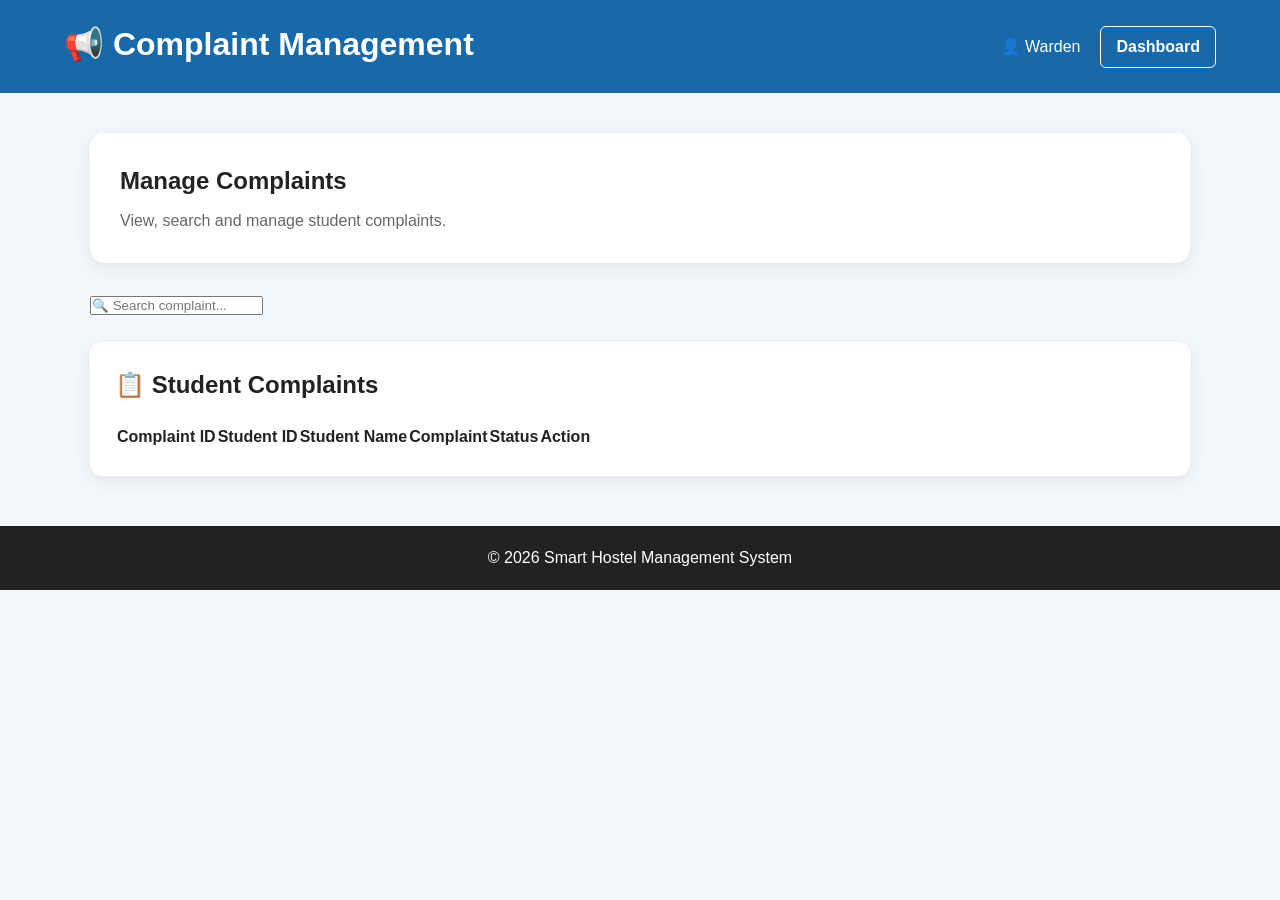
==== complaint-management.html @ abba1b2d "first commit" ====
<!DOCTYPE html>
<html lang="en">
<head>
    <meta charset="UTF-8">
    <meta name="viewport" content="width=device-width, initial-scale=1.0">

    <title>Complaint Management - Smart Hostel</title>

    <link rel="stylesheet" href="style.css">
</head>

<body>

    <!-- Header -->
    <header class="dashboard-header">

        <h1>📢 Complaint Management</h1>

        <div class="student-info">
            <span>👤 Warden</span>
            <a href="warden-dashboard.html">Dashboard</a>
        </div>

    </header>


    <!-- Main Content -->
    <main class="dashboard-container">

        <!-- Welcome Section -->
        <section class="welcome-section">

            <h2>Manage Complaints</h2>

            <p>
                View, search and manage student complaints.
            </p>

        </section>


        <!-- Search Section -->
        <section class="search-section">

            <input
                type="text"
                id="complaintSearch"
                placeholder="🔍 Search complaint..."
                onkeyup="searchComplaint()"
            >

        </section>


        <!-- Complaint Table -->
        <section class="student-table-section">

            <h2>📋 Student Complaints</h2>

            <div class="table-container">

                <table id="complaintTable">

                    <thead>

                        <tr>
                            <th>Complaint ID</th>
                            <th>Student ID</th>
                            <th>Student Name</th>
                            <th>Complaint</th>
                            <th>Status</th>
                            <th>Action</th>
                        </tr>

                    </thead>


                    <tbody id="complaintTableBody">

                        
                    </tbody>

                </table>

            </div>

        </section>

    </main>


    <!-- Footer -->
    <footer>

        <p>
            © 2026 Smart Hostel Management System
        </p>

    </footer>


    <script src="script.js"></script>

</body>
</html>
---- style.css ----
* {
    margin: 0;
    padding: 0;
    box-sizing: border-box;
}

body {
    font-family: Arial, sans-serif;
    background: #f4f7fb;
    color: #222;
}

header {
    background: #1769aa;
    color: white;
    text-align: center;
    padding: 30px 20px;
}

header h1 {
    margin-bottom: 10px;
}

.container {
    width: 90%;
    max-width: 1100px;
    margin: 40px auto;
}

.hero {
    background: white;
    text-align: center;
    padding: 50px 25px;
    border-radius: 15px;
    box-shadow: 0 5px 20px rgba(0, 0, 0, 0.08);
}

.hero h2 {
    font-size: 32px;
    margin-bottom: 15px;
}

.hero p {
    max-width: 700px;
    margin: auto;
    line-height: 1.6;
    color: #555;
}

button {
    margin-top: 25px;
    padding: 12px 25px;
    border: none;
    border-radius: 8px;
    background: #1769aa;
    color: white;
    font-size: 16px;
    cursor: pointer;
}

button:hover {
    background: #0d4f82;
}

.features {
    display: grid;
    grid-template-columns: repeat(4, 1fr);
    gap: 20px;
    margin-top: 30px;
}

.card {
    background: white;
    padding: 25px;
    border-radius: 12px;
    text-align: center;
    box-shadow: 0 5px 15px rgba(0, 0, 0, 0.07);
}

.card h3 {
    margin-bottom: 12px;
}

.card p {
    color: #666;
    line-height: 1.5;
}

footer {
    margin-top: 50px;
    background: #222;
    color: white;
    text-align: center;
    padding: 20px;
}

@media (max-width: 800px) {
    .features {
        grid-template-columns: repeat(2, 1fr);
    }
}

@media (max-width: 500px) {
    .features {
        grid-template-columns: 1fr;
    }
}

/* Login Page */

.login-container {
    min-height: 550px;
    display: flex;
    justify-content: center;
    align-items: center;
}

.login-box {
    width: 420px;
    background: white;
    padding: 40px;
    border-radius: 15px;
    box-shadow: 0 5px 25px rgba(0, 0, 0, 0.10);
}

.login-box h2 {
    text-align: center;
    font-size: 28px;
    margin-bottom: 10px;
}

.login-subtitle {
    text-align: center;
    color: #666;
    margin-bottom: 30px;
}

.login-box label {
    display: block;
    margin-bottom: 7px;
    font-weight: bold;
}

.login-box input,
.login-box select {
    width: 100%;
    padding: 12px;
    margin-bottom: 20px;
    border: 1px solid #ccc;
    border-radius: 7px;
    font-size: 15px;
}

.login-box button {
    width: 100%;
    margin-top: 5px;
}

.register-text {
    text-align: center;
    margin-top: 25px;
    color: #666;
}

.register-text a {
    color: #1769aa;
    text-decoration: none;
    font-weight: bold;
}


.start-button {
    display: inline-block;
    margin-top: 25px;
    padding: 12px 25px;
    border-radius: 8px;
    background: #1769aa;
    color: white;
    font-size: 16px;
    text-decoration: none;
}

.start-button:hover {
    background: #0d4f82;
}

/* =========================
   Student Dashboard
   ========================= */

.dashboard-header {
    background: #1769aa;
    color: white;
    padding: 20px 5%;
    display: flex;
    justify-content: space-between;
    align-items: center;
}

.dashboard-header h1 {
    margin-bottom: 5px;
}

.dashboard-header p {
    margin: 0;
}

.student-info {
    display: flex;
    align-items: center;
    gap: 20px;
}

.student-info a {
    color: white;
    text-decoration: none;
    font-weight: bold;
    padding: 8px 15px;
    border: 1px solid white;
    border-radius: 6px;
}

.student-info a:hover {
    background: white;
    color: #1769aa;
}


/* Main Dashboard */

.dashboard-container {
    width: 90%;
    max-width: 1100px;
    margin: 40px auto;
}

.welcome-section {
    background: white;
    padding: 30px;
    border-radius: 15px;
    margin-bottom: 30px;
    box-shadow: 0 5px 20px rgba(0, 0, 0, 0.08);
}

.welcome-section h2 {
    margin-bottom: 10px;
}

.welcome-section p {
    color: #666;
}


/* Dashboard Cards */

.dashboard-cards {
    display: grid;
    grid-template-columns: repeat(3, 1fr);
    gap: 25px;
}

.dashboard-card {
    background: white;
    padding: 30px;
    border-radius: 15px;
    text-align: center;
    box-shadow: 0 5px 20px rgba(0, 0, 0, 0.08);
    transition: transform 0.2s, box-shadow 0.2s;
}

.dashboard-card:hover {
    transform: translateY(-5px);
    box-shadow: 0 8px 25px rgba(0, 0, 0, 0.12);
}

.card-icon {
    font-size: 45px;
    margin-bottom: 15px;
}

.dashboard-card h3 {
    margin-bottom: 10px;
}

.dashboard-card p {
    color: #666;
    min-height: 45px;
    line-height: 1.5;
}

.dashboard-card button {
    width: 100%;
    margin-top: 15px;
}


/* Mobile Responsive */

@media (max-width: 800px) {

    .dashboard-header {
        flex-direction: column;
        text-align: center;
        gap: 15px;
    }

    .dashboard-cards {
        grid-template-columns: repeat(2, 1fr);
    }
}

@media (max-width: 500px) {

    .dashboard-cards {
        grid-template-columns: 1fr;
    }

    .dashboard-container {
        width: 92%;
    }
}

/* =========================
   Mobile Responsive Design
   ========================= */

@media (max-width: 768px) {

    /* Header */
    .dashboard-header {
        padding: 15px 20px;
        flex-direction: column;
        gap: 12px;
        text-align: center;
    }

    .dashboard-header h1 {
        font-size: 26px;
    }

    .student-info {
        width: 100%;
        justify-content: center;
    }

    /* Main Container */
    .dashboard-container {
        width: 90%;
        margin: 25px auto;
    }

    /* Welcome Section */
    .welcome-section {
        padding: 25px 20px;
        text-align: center;
    }

    .welcome-section h2 {
        font-size: 24px;
    }

    .welcome-section p {
        font-size: 15px;
    }

    /* Dashboard Cards */
    .dashboard-cards {
        grid-template-columns: 1fr;
        gap: 18px;
    }

    .dashboard-card {
        padding: 25px 15px;
    }

    .dashboard-card h3 {
        font-size: 20px;
    }

    .dashboard-card p {
        font-size: 17px;
    }

    .card-icon {
        font-size: 42px;
    }

    /* Footer */
    footer {
        font-size: 14px;
        padding: 15px;
    }
}


/* Small Mobile Phones */

@media (max-width: 480px) {

    .dashboard-header h1 {
        font-size: 22px;
    }

    .student-info {
        font-size: 14px;
    }

    .student-info a {
        padding: 8px 14px;
    }

    .dashboard-container {
        width: 92%;
    }

    .welcome-section h2 {
        font-size: 21px;
    }

    .dashboard-card {
        min-height: 150px;
    }

    .dashboard-card h3 {
        font-size: 18px;
    }

    .card-icon {
        font-size: 38px;
    }
}

/* ==============================
   Student Management Page
   ============================== */

.management-actions {
    margin: 25px 0;
}

.management-actions button {
    background-color: #1976b8;
    color: white;
    border: none;
    padding: 14px 22px;
    border-radius: 8px;
    font-size: 17px;
    cursor: pointer;
}

.management-actions button:hover {
    background-color: #145f91;
}


/* Search Box */

.search-section {
    margin-bottom: 25px;
}

#studentSearch {
    width: 100%;
    max-width: 500px;
    padding: 14px;
    border: 1px solid #ccc;
    border-radius: 8px;
    font-size: 16px;
    box-sizing: border-box;
}


/* Student Form */

.student-form {
    display: none;
    background: white;
    padding: 25px;
    margin-bottom: 30px;
    border-radius: 12px;
    box-shadow: 0 5px 20px rgba(0, 0, 0, 0.08);
}

.student-form h2 {
    margin-bottom: 20px;
}

.student-form form {
    display: grid;
    grid-template-columns: repeat(2, 1fr);
    gap: 15px;
}

.student-form input {
    padding: 13px;
    border: 1px solid #ccc;
    border-radius: 7px;
    font-size: 15px;
    box-sizing: border-box;
}

.student-form button {
    padding: 13px;
    border: none;
    border-radius: 7px;
    background-color: #1976b8;
    color: white;
    font-size: 16px;
    cursor: pointer;
}

.student-form button[type="button"] {
    background-color: #777;
}

.student-form button:hover {
    opacity: 0.9;
}


/* Student Table */

.student-table-section {
    background: white;
    padding: 25px;
    margin-bottom: 30px;
    border-radius: 12px;
    box-shadow: 0 5px 20px rgba(0, 0, 0, 0.08);
}

.student-table-section h2 {
    margin-bottom: 20px;
}

.table-container {
    width: 100%;
    overflow-x: auto;
}

#studentTable {
    width: 100%;
    border-collapse: collapse;
    min-width: 700px;
}

#studentTable th {
    background-color: #1976b8;
    color: white;
    padding: 14px;
    text-align: left;
}

#studentTable td {
    padding: 14px;
    border-bottom: 1px solid #ddd;
}

#studentTable tr:hover {
    background-color: #f5f9fc;
}

#studentTable button {
    color: white;
    border: none;
    padding: 9px 14px;
    border-radius: 6px;
    cursor: pointer;
    margin: 2px;
}

/* Edit Button */
#studentTable button:first-child {
    background-color: #1976b8;
}

#studentTable button:first-child:hover {
    background-color: #145f91;
}

/* Delete Button */
#studentTable button:last-child {
    background-color: #dc3545;
}

#studentTable button:last-child:hover {
    background-color: #b02a37;
}

/* Keep Action Buttons Together */
#studentTable td:last-child {
    white-space: nowrap;
}


/* ==============================
   Mobile Responsive
   ============================== */

@media (max-width: 768px) {

    .student-form form {
        grid-template-columns: 1fr;
    }

    .student-table-section {
        padding: 18px;
    }

    .student-form {
        padding: 18px;
    }

    #studentSearch {
        max-width: 100%;
    }

    .management-actions button {
        width: 100%;
    }
}

/* Management Card Links */

.management-link {
    text-decoration: none;
    color: inherit;
    display: block;
}

.management-link:hover {
    transform: translateY(-5px);
    transition: 0.3s;
}
/* ==============================
   My Room Page
   ============================== */

.room-details-card {
    background: white;
    padding: 30px;
    margin: 25px 0;
    border-radius: 12px;
    box-shadow: 0 5px 20px rgba(0, 0, 0, 0.08);
}

.room-details-card h2 {
    margin-bottom: 25px;
    font-size: 26px;
}

.room-info-grid {
    display: grid;
    grid-template-columns: repeat(3, 1fr);
    gap: 20px;
}

.room-info-item {
    background-color: #f5f9fc;
    padding: 20px;
    border-radius: 10px;
    border-left: 4px solid #1976b8;
}

.room-info-item span {
    display: block;
    color: #666;
    font-size: 15px;
    margin-bottom: 8px;
}

.room-info-item strong {
    display: block;
    font-size: 18px;
    color: #222;
}

.room-available {
    color: green !important;
}


/* Mobile Responsive */

@media (max-width: 768px) {

    .room-details-card {
        padding: 20px;
    }

    .room-details-card h2 {
        font-size: 22px;
    }

    .room-info-grid {
        grid-template-columns: 1fr;
        gap: 15px;
    }

    .room-info-item {
        padding: 17px;
    }

}
/* ==============================
   Leave Request Page
   ============================== */

.leave-form-card,
.leave-status-card {
    background: white;
    padding: 30px;
    margin: 25px 0;
    border-radius: 12px;
    box-shadow: 0 5px 20px rgba(0, 0, 0, 0.08);
}

.leave-form-card h2,
.leave-status-card h2 {
    margin-bottom: 25px;
    font-size: 26px;
}

#leaveRequestForm {
    display: grid;
    grid-template-columns: repeat(2, 1fr);
    gap: 20px;
}

.form-group {
    display: flex;
    flex-direction: column;
}

.form-group label {
    font-weight: bold;
    margin-bottom: 8px;
    color: #333;
}

.form-group input,
.form-group textarea {
    padding: 13px;
    border: 1px solid #ccc;
    border-radius: 8px;
    font-size: 16px;
    box-sizing: border-box;
    font-family: Arial, sans-serif;
}

.form-group input:focus,
.form-group textarea:focus {
    outline: none;
    border-color: #1976b8;
}

.full-width {
    grid-column: 1 / -1;
}

.leave-submit-btn {
    grid-column: 1 / -1;
    padding: 14px 20px;
    background-color: #1976b8;
    color: white;
    border: none;
    border-radius: 8px;
    font-size: 17px;
    cursor: pointer;
}

.leave-submit-btn:hover {
    background-color: #145f91;
}

#leaveMessage {
    margin-top: 15px;
    font-weight: bold;
}


/* Leave Table */

#myLeaveTable {
    width: 100%;
    border-collapse: collapse;
    min-width: 600px;
}

#myLeaveTable th {
    background-color: #1976b8;
    color: white;
    padding: 14px;
    text-align: left;
}

#myLeaveTable td {
    padding: 14px;
    border-bottom: 1px solid #ddd;
}

.my-leave-status {
    color: #d99a00;
    font-weight: bold;
}


/* Mobile Responsive */

@media (max-width: 768px) {

    .leave-form-card,
    .leave-status-card {
        padding: 20px;
    }

    #leaveRequestForm {
        grid-template-columns: 1fr;
    }

    .full-width,
    .leave-submit-btn {
        grid-column: auto;
    }

    .leave-form-card h2,
    .leave-status-card h2 {
        font-size: 22px;
    }

}
/* ==============================
   Student Complaint Page
   ============================== */

.complaint-form-card,
.complaint-history-card {
    background: white;
    padding: 30px;
    margin: 25px 0;
    border-radius: 12px;
    box-shadow: 0 5px 20px rgba(0, 0, 0, 0.08);
}

.complaint-form-card h2,
.complaint-history-card h2 {
    margin-bottom: 25px;
    font-size: 26px;
}

#complaintForm {
    display: grid;
    grid-template-columns: 1fr;
    gap: 20px;
}

.form-group {
    display: flex;
    flex-direction: column;
}

.form-group label {
    font-weight: bold;
    margin-bottom: 8px;
    color: #333;
}

.form-group input,
.form-group textarea {
    padding: 14px;
    border: 1px solid #ccc;
    border-radius: 8px;
    font-size: 16px;
    box-sizing: border-box;
    font-family: Arial, sans-serif;
}

.form-group input:focus,
.form-group textarea:focus {
    outline: none;
    border-color: #1976b8;
}

.complaint-submit-btn {
    padding: 14px 20px;
    background-color: #1976b8;
    color: white;
    border: none;
    border-radius: 8px;
    font-size: 17px;
    cursor: pointer;
}

.complaint-submit-btn:hover {
    background-color: #145f91;
}

#complaintMessage {
    margin-top: 15px;
    font-weight: bold;
}


/* Complaint History Table */

#myComplaintTable {
    width: 100%;
    border-collapse: collapse;
    min-width: 650px;
}

#myComplaintTable th {
    background-color: #1976b8;
    color: white;
    padding: 14px;
    text-align: left;
}

#myComplaintTable td {
    padding: 14px;
    border-bottom: 1px solid #ddd;
}

.my-complaint-status {
    color: #d99a00;
    font-weight: bold;
}


/* Mobile Responsive */

@media (max-width: 768px) {

    .complaint-form-card,
    .complaint-history-card {
        padding: 20px;
    }

    .complaint-form-card h2,
    .complaint-history-card h2 {
        font-size: 22px;
    }

    #myComplaintTable {
        min-width: 600px;
    }

}
/* ==============================
   Fee Status Page
   ============================== */

.fee-cards {
    display: grid;
    grid-template-columns: repeat(3, 1fr);
    gap: 20px;
    margin: 25px 0;
}

.fee-card {
    background: white;
    padding: 25px;
    border-radius: 12px;
    text-align: center;
    box-shadow: 0 5px 20px rgba(0, 0, 0, 0.08);
}

.fee-icon {
    font-size: 40px;
    margin-bottom: 10px;
}

.fee-card span {
    display: block;
    color: #666;
    margin-bottom: 8px;
}

.fee-card strong {
    display: block;
    font-size: 25px;
}

.fee-details-card {
    background: white;
    padding: 30px;
    margin: 25px 0;
    border-radius: 12px;
    box-shadow: 0 5px 20px rgba(0, 0, 0, 0.08);
}

.fee-details-card h2 {
    margin-bottom: 25px;
    font-size: 26px;
}

.fee-info-grid {
    display: grid;
    grid-template-columns: repeat(3, 1fr);
    gap: 20px;
}

.fee-info-item {
    background: #f5f9fc;
    padding: 20px;
    border-radius: 10px;
    border-left: 4px solid #1976b8;
}

.fee-info-item span {
    display: block;
    color: #666;
    font-size: 15px;
    margin-bottom: 8px;
}

.fee-info-item strong {
    font-size: 18px;
}

.fee-pending {
    color: #d99a00;
}

.payment-notice {
    background: #fff8e1;
    padding: 25px;
    margin: 25px 0;
    border-radius: 12px;
    border-left: 5px solid #d99a00;
}

.payment-notice h3 {
    margin-bottom: 10px;
}

.payment-notice p {
    margin: 0;
    line-height: 1.6;
}


/* Mobile Responsive */

@media (max-width: 768px) {

    .fee-cards {
        grid-template-columns: 1fr;
    }

    .fee-info-grid {
        grid-template-columns: 1fr;
    }

    .fee-details-card {
        padding: 20px;
    }

    .fee-details-card h2 {
        font-size: 22px;
    }

}
/* ==============================
   Mess Management
   ============================== */

.mess-section {
    background: white;
    padding: 30px;
    margin: 25px 0;
    border-radius: 12px;
    box-shadow: 0 5px 20px rgba(0, 0, 0, 0.08);
}

.mess-section h2 {
    margin-bottom: 25px;
    font-size: 28px;
}

/* Today's Meal Cards */

.meal-grid {
    display: grid;
    grid-template-columns: repeat(4, 1fr);
    gap: 20px;
}

.meal-card {
    background: #f5f9fc;
    padding: 25px 18px;
    border-radius: 12px;
    text-align: center;
    border-top: 4px solid #1976b8;
}

.meal-icon {
    font-size: 42px;
    margin-bottom: 10px;
}

.meal-card h3 {
    font-size: 20px;
    margin-bottom: 10px;
}

.meal-card p {
    color: #555;
    line-height: 1.5;
    min-height: 48px;
}

.meal-card span {
    display: block;
    margin-top: 15px;
    font-weight: bold;
    color: #1976b8;
}


/* Weekly Menu Table */

#messTable {
    width: 100%;
    border-collapse: collapse;
    min-width: 700px;
}

#messTable th {
    background-color: #1976b8;
    color: white;
    padding: 15px;
    text-align: left;
}

#messTable td {
    padding: 15px;
    border-bottom: 1px solid #ddd;
}

#messTable tr:hover {
    background-color: #f5f9fc;
}


/* Mess Notice */

.mess-notice {
    background: #fff8e1;
    padding: 25px;
    margin: 25px 0;
    border-radius: 12px;
    border-left: 5px solid #d99a00;
}

.mess-notice h3 {
    margin-bottom: 10px;
}

.mess-notice p {
    margin: 0;
    line-height: 1.6;
}


/* Mobile Responsive */

@media (max-width: 768px) {

    .meal-grid {
        grid-template-columns: 1fr;
    }

    .mess-section {
        padding: 20px;
    }

    .mess-section h2 {
        font-size: 23px;
    }

    .table-container {
        overflow-x: auto;
    }

}
/* ==============================
   My Profile
   ============================== */

.profile-card {
    background: white;
    padding: 30px;
    margin: 25px 0;
    border-radius: 12px;
    box-shadow: 0 5px 20px rgba(0, 0, 0, 0.08);
}

.profile-header {
    display: flex;
    align-items: center;
    gap: 20px;
    margin-bottom: 30px;
    padding-bottom: 25px;
    border-bottom: 1px solid #ddd;
}

.profile-icon {
    width: 80px;
    height: 80px;
    border-radius: 50%;
    background: #eaf4fb;
    display: flex;
    align-items: center;
    justify-content: center;
    font-size: 45px;
}

.profile-header h2 {
    margin-bottom: 5px;
}

.profile-header p {
    color: #666;
}

.profile-grid {
    display: grid;
    grid-template-columns: repeat(3, 1fr);
    gap: 20px;
}

.profile-item {
    background: #f5f9fc;
    padding: 20px;
    border-radius: 10px;
    border-left: 4px solid #1976b8;
}

.profile-item span {
    display: block;
    color: #666;
    font-size: 15px;
    margin-bottom: 8px;
}

.profile-item strong {
    font-size: 18px;
}

.profile-status {
    background: #eaf8ee;
    padding: 25px;
    margin: 25px 0;
    border-radius: 12px;
    border-left: 5px solid green;
}

.profile-status h3 {
    margin-bottom: 10px;
}

.profile-status p {
    margin: 0;
    color: #444;
}


/* Mobile Responsive */

@media (max-width: 768px) {

    .profile-card {
        padding: 20px;

    }

    .profile-header {
        flex-direction: column;
        text-align: center;
    }

    .profile-grid {
        grid-template-columns: 1fr;
    }

    .profile-item {
        padding: 18px;
    }

}
/* ==============================
   Final UI Polish
   ============================== */

/* Smooth Page Feel */
html {
    scroll-behavior: smooth;
}

body {
    line-height: 1.5;
}

/* Better Card Hover */
.card,
.dashboard-card,
.fee-card,
.room-details-card,
.leave-form-card,
.leave-status-card,
.complaint-form-card,
.complaint-history-card,
.fee-details-card,
.mess-section,
.profile-card {
    transition: transform 0.2s ease, box-shadow 0.2s ease;
}

.card:hover,
.fee-card:hover {
    transform: translateY(-3px);
    box-shadow: 0 8px 25px rgba(0, 0, 0, 0.12);
}

/* Better Input Focus */
input:focus,
select:focus,
textarea:focus {
    outline: none;
    border-color: #1976b8;
    box-shadow: 0 0 0 3px rgba(25, 118, 184, 0.12);
}

/* Better Buttons */
button,
.start-button {
    transition: background-color 0.2s ease, transform 0.2s ease;
}

button:hover,
.start-button:hover {
    transform: translateY(-1px);
}

/* Table Row Hover */
#studentTable tr:hover,
#myLeaveTable tr:hover,
#myComplaintTable tr:hover,
#messTable tr:hover {
    transition: background-color 0.2s ease;
}

/* Better Mobile Spacing */
@media (max-width: 480px) {

    .container {
        width: 92%;
        margin: 25px auto;
    }

    .hero {
        padding: 35px 18px;
    }

    .hero h2 {
        font-size: 26px;
    }

    .hero p {
        font-size: 15px;
    }

    .login-box {
        width: 92%;
        padding: 25px 20px;
    }

    header {
        padding: 22px 15px;
    }

    header h1 {
        font-size: 24px;
    }
}
/* ==============================
   Room Management UI Polish
   ============================== */

/* Room Search */
#roomSearch {
    width: 100%;
    max-width: 500px;
    padding: 14px;
    border: 1px solid #ccc;
    border-radius: 8px;
    font-size: 16px;
    box-sizing: border-box;
}

/* Room Table */
#roomTable {
    width: 100%;
    border-collapse: collapse;
    min-width: 750px;
}

/* Room Table Header */
#roomTable th {
    background-color: #1976b8;
    color: white;
    padding: 14px;
    text-align: left;
    white-space: nowrap;
}

/* Room Table Data */
#roomTable td {
    padding: 14px;
    border-bottom: 1px solid #ddd;
}

/* Room Row Hover */
#roomTable tr:hover {
    background-color: #f5f9fc;
}

/* Room Action Buttons */
#roomTable button {
    color: white;
    border: none;
    padding: 9px 14px;
    border-radius: 6px;
    cursor: pointer;
    margin: 2px;
}

/* Edit Room */
#roomTable button:first-child {
    background-color: #1976b8;
}

#roomTable button:first-child:hover {
    background-color: #145f91;
}

/* Delete Room */
#roomTable button:last-child {
    background-color: #dc3545;
}

#roomTable button:last-child:hover {
    background-color: #b02a37;
}

/* Keep Action Buttons Together */
#roomTable td:last-child {
    white-space: nowrap;
}

/* Mobile Room Table */
@media (max-width: 768px) {

    #roomSearch {
        max-width: 100%;
    }

    .table-container {
        overflow-x: auto;
    }

    #roomTable {
        min-width: 750px;
    }
}
/* ==============================
   Warden Leave Management
   ============================== */

#leaveSearch {
    width: 100%;
    max-width: 500px;
    padding: 14px;
    border: 1px solid #ccc;
    border-radius: 8px;
    font-size: 16px;
    box-sizing: border-box;
    margin-bottom: 25px;
}

/* Leave Table */
#leaveTable {
    width: 100%;
    border-collapse: collapse;
    min-width: 900px;
}

/* Table Header */
#leaveTable th {
    background-color: #1976b8;
    color: white;
    padding: 14px;
    text-align: left;
    white-space: nowrap;
}

/* Table Data */
#leaveTable td {
    padding: 14px;
    border-bottom: 1px solid #ddd;
    vertical-align: middle;
}

/* Row Hover */
#leaveTable tr:hover {
    background-color: #f5f9fc;
}

/* Leave Status */
#leaveTable .leave-status {
    font-weight: bold;
    white-space: nowrap;
}

/* Approve Button */
#leaveTable .approve-btn {
    background-color: #1976b8;
    color: white;
    border: none;
    padding: 10px 16px;
    border-radius: 7px;
    cursor: pointer;
    margin: 2px;
}

/* Approve Hover */
#leaveTable .approve-btn:hover {
    background-color: #145f91;
}

/* Reject Button */
#leaveTable .reject-btn {
    background-color: #dc3545;
    color: white;
    border: none;
    padding: 10px 16px;
    border-radius: 7px;
    cursor: pointer;
    margin: 2px;
}

/* Reject Hover */
#leaveTable .reject-btn:hover {
    background-color: #b02a37;
}

/* Action Buttons Stay Together */
#leaveTable td:last-child {
    white-space: nowrap;
}

/* Mobile */
@media (max-width: 768px) {

    #leaveSearch {
        max-width: 100%;
    }

    #leaveTable {
        min-width: 900px;
    }

    .table-container {
        overflow-x: auto;
    }
}
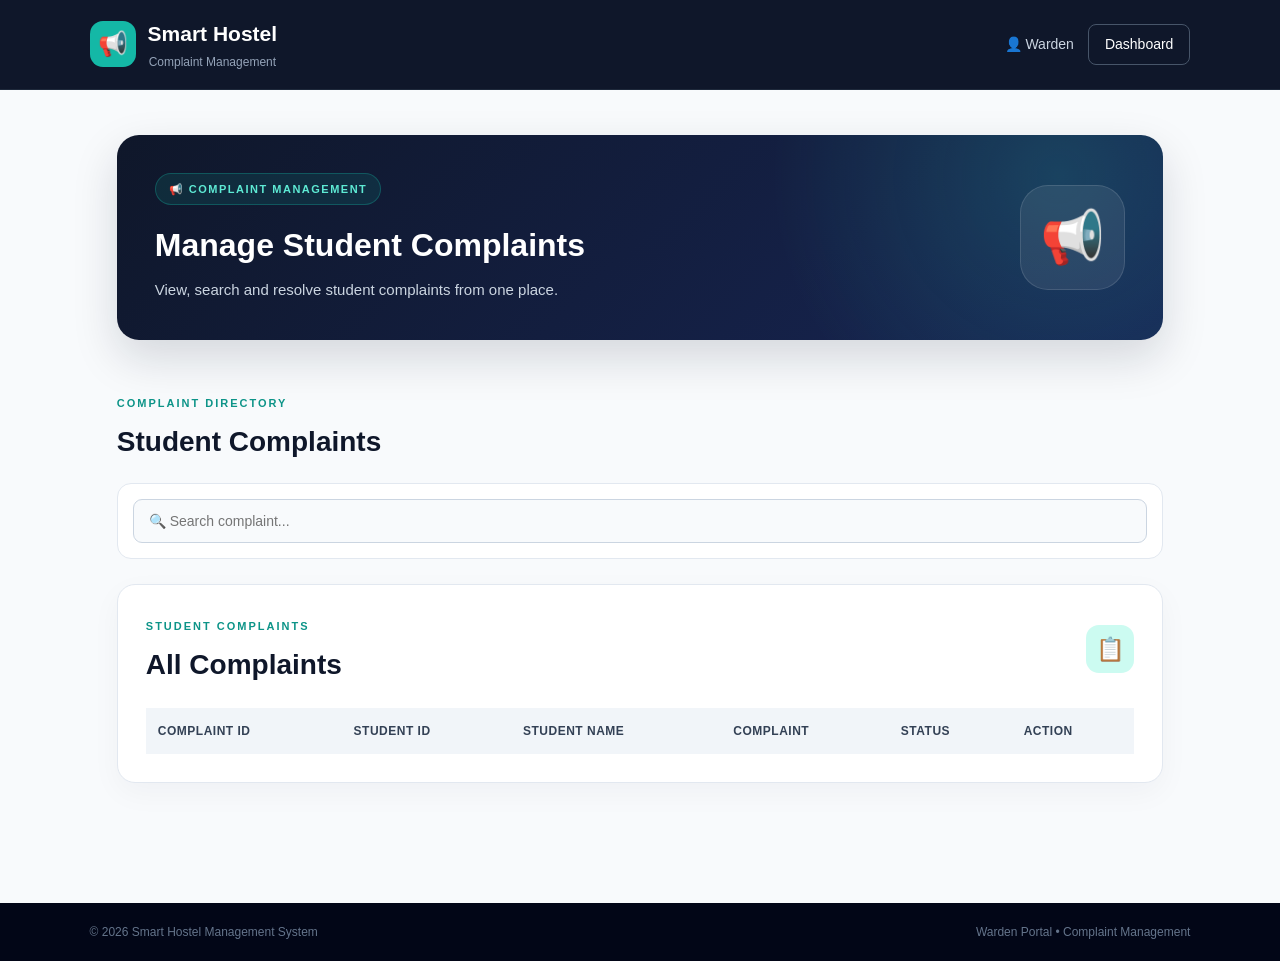
==== commit 3af77828: "Updated project" ====
--- a/complaint-management.html
+++ b/complaint-management.html
@@ -1,5 +1,6 @@
 <!DOCTYPE html>
 <html lang="en">
+
 <head>
     <meta charset="UTF-8">
     <meta name="viewport" content="width=device-width, initial-scale=1.0">
@@ -9,38 +10,88 @@
     <link rel="stylesheet" href="style.css">
 </head>
 
-<body>
+<body class="management-page">
 
     <!-- Header -->
-    <header class="dashboard-header">
+    <header class="management-header">
 
-        <h1>📢 Complaint Management</h1>
+        <a href="warden-dashboard.html" class="management-brand">
 
-        <div class="student-info">
+            <div class="management-brand-icon">
+                📢
+            </div>
+
+            <div>
+                <h1>Smart Hostel</h1>
+                <p>Complaint Management</p>
+            </div>
+
+        </a>
+
+
+        <div class="management-header-actions">
+
             <span>👤 Warden</span>
-            <a href="warden-dashboard.html">Dashboard</a>
+
+            <a href="warden-dashboard.html">
+                Dashboard
+            </a>
+
         </div>
 
     </header>
 
 
-    <!-- Main Content -->
-    <main class="dashboard-container">
+    <!-- Main -->
+    <main class="management-main">
 
-        <!-- Welcome Section -->
-        <section class="welcome-section">
 
-            <h2>Manage Complaints</h2>
+        <!-- Welcome -->
+        <section class="management-welcome">
 
-            <p>
-                View, search and manage student complaints.
-            </p>
+            <div>
+
+                <span class="management-badge">
+                    📢 COMPLAINT MANAGEMENT
+                </span>
+
+                <h2>
+                    Manage Student Complaints
+                </h2>
+
+                <p>
+                    View, search and resolve student complaints
+                    from one place.
+                </p>
+
+            </div>
+
+
+            <div class="management-welcome-icon">
+                📢
+            </div>
 
         </section>
 
 
-        <!-- Search Section -->
-        <section class="search-section">
+        <!-- Complaint Directory -->
+        <section class="management-toolbar">
+
+            <div>
+
+                <span>COMPLAINT DIRECTORY</span>
+
+                <h2>
+                    Student Complaints
+                </h2>
+
+            </div>
+
+        </section>
+
+
+        <!-- Search -->
+        <section class="modern-search-section">
 
             <input
                 type="text"
@@ -53,23 +104,47 @@
 
 
         <!-- Complaint Table -->
-        <section class="student-table-section">
+        <section class="modern-table-section">
 
-            <h2>📋 Student Complaints</h2>
+            <div class="table-heading">
 
-            <div class="table-container">
+                <div>
+
+                    <span>STUDENT COMPLAINTS</span>
+
+                    <h2>
+                        All Complaints
+                    </h2>
+
+                </div>
+
+                <div class="table-heading-icon">
+                    📋
+                </div>
+
+            </div>
+
+
+            <div class="modern-table-container">
 
                 <table id="complaintTable">
 
                     <thead>
 
                         <tr>
+
                             <th>Complaint ID</th>
+
                             <th>Student ID</th>
+
                             <th>Student Name</th>
+
                             <th>Complaint</th>
+
                             <th>Status</th>
+
                             <th>Action</th>
+
                         </tr>
 
                     </thead>
@@ -77,7 +152,6 @@
 
                     <tbody id="complaintTableBody">
 
-                        
                     </tbody>
 
                 </table>
@@ -90,10 +164,14 @@
 
 
     <!-- Footer -->
-    <footer>
+    <footer class="management-footer">
 
         <p>
             © 2026 Smart Hostel Management System
+        </p>
+
+        <p>
+            Warden Portal • Complaint Management
         </p>
 
     </footer>
@@ -102,4 +180,5 @@
     <script src="script.js"></script>
 
 </body>
+
 </html>
--- a/style.css
+++ b/style.css
@@ -1573,4 +1573,3673 @@
     .table-container {
         overflow-x: auto;
     }
+}
+/* =========================================
+   UNIQUE HOME PAGE DESIGN
+   ========================================= */
+
+.home-header {
+    background: #0f172a;
+    color: white;
+    padding: 18px 6%;
+    display: flex;
+    align-items: center;
+    justify-content: space-between;
+    box-sizing: border-box;
+}
+
+.brand {
+    display: flex;
+    align-items: center;
+    gap: 12px;
+}
+
+.brand-icon {
+    width: 48px;
+    height: 48px;
+    background: #14b8a6;
+    border-radius: 14px;
+    display: flex;
+    align-items: center;
+    justify-content: center;
+    font-size: 25px;
+}
+
+.brand h1 {
+    margin: 0;
+    font-size: 22px;
+}
+
+.brand p {
+    margin: 3px 0 0;
+    color: #94a3b8;
+    font-size: 13px;
+}
+
+.header-login {
+    color: white;
+    text-decoration: none;
+    border: 1px solid #475569;
+    padding: 10px 20px;
+    border-radius: 9px;
+    transition: 0.2s;
+}
+
+.header-login:hover {
+    background: #14b8a6;
+    border-color: #14b8a6;
+}
+
+
+/* Main */
+
+.home-container {
+    background: #f8fafc;
+    min-height: 100vh;
+}
+
+
+/* Hero */
+
+.home-hero {
+    min-height: 560px;
+    padding: 70px 7%;
+    display: flex;
+    align-items: center;
+    justify-content: space-between;
+    gap: 50px;
+    box-sizing: border-box;
+    background:
+        radial-gradient(circle at 85% 30%, rgba(20,184,166,0.18), transparent 30%),
+        linear-gradient(135deg, #0f172a, #172554);
+    color: white;
+}
+
+.hero-content {
+    max-width: 650px;
+}
+
+.hero-badge {
+    display: inline-block;
+    background: rgba(20,184,166,0.15);
+    border: 1px solid rgba(20,184,166,0.35);
+    color: #5eead4;
+    padding: 8px 15px;
+    border-radius: 30px;
+    font-size: 13px;
+    margin-bottom: 20px;
+}
+
+.hero-content h2 {
+    font-size: 54px;
+    line-height: 1.08;
+    margin: 0 0 22px;
+    letter-spacing: -1px;
+}
+
+.hero-content h2 span {
+    color: #2dd4bf;
+}
+
+.hero-content p {
+    color: #cbd5e1;
+    font-size: 18px;
+    line-height: 1.7;
+    max-width: 600px;
+}
+
+.hero-buttons {
+    display: flex;
+    gap: 14px;
+    margin-top: 30px;
+    flex-wrap: wrap;
+}
+
+.start-button,
+.explore-button {
+    text-decoration: none;
+    padding: 14px 23px;
+    border-radius: 10px;
+    font-weight: 600;
+    transition: 0.2s;
+}
+
+.start-button {
+    background: #14b8a6;
+    color: white;
+}
+
+.start-button:hover {
+    background: #0d9488;
+    transform: translateY(-2px);
+}
+
+.explore-button {
+    color: white;
+    border: 1px solid #475569;
+}
+
+.explore-button:hover {
+    background: #1e293b;
+}
+
+
+/* Hero Visual */
+
+.hero-visual {
+    width: 390px;
+    height: 390px;
+    position: relative;
+    display: flex;
+    align-items: center;
+    justify-content: center;
+}
+
+.hostel-illustration {
+    width: 220px;
+    height: 220px;
+    border-radius: 35px;
+    background: rgba(255,255,255,0.08);
+    border: 1px solid rgba(255,255,255,0.15);
+    display: flex;
+    align-items: center;
+    justify-content: center;
+    font-size: 105px;
+    box-shadow: 0 25px 70px rgba(0,0,0,0.25);
+}
+
+.floating-card {
+    position: absolute;
+    background: white;
+    color: #0f172a;
+    padding: 13px 18px;
+    border-radius: 12px;
+    box-shadow: 0 12px 30px rgba(0,0,0,0.2);
+    display: flex;
+    gap: 8px;
+    align-items: center;
+    font-weight: 600;
+}
+
+.card-one {
+    top: 35px;
+    left: 0;
+}
+
+.card-two {
+    right: 0;
+    top: 150px;
+}
+
+.card-three {
+    bottom: 35px;
+    left: 30px;
+}
+
+
+/* Features */
+
+.home-features {
+    padding: 80px 7%;
+}
+
+.section-heading {
+    text-align: center;
+    max-width: 650px;
+    margin: 0 auto 45px;
+}
+
+.section-heading span {
+    color: #0d9488;
+    font-size: 12px;
+    font-weight: 700;
+    letter-spacing: 2px;
+}
+
+.section-heading h2 {
+    color: #0f172a;
+    font-size: 36px;
+    margin: 10px 0;
+}
+
+.section-heading p {
+    color: #64748b;
+}
+
+
+.features-grid {
+    display: grid;
+    grid-template-columns: repeat(4, 1fr);
+    gap: 20px;
+}
+
+.feature-card {
+    position: relative;
+    background: white;
+    padding: 28px;
+    border: 1px solid #e2e8f0;
+    border-radius: 18px;
+    min-height: 210px;
+    overflow: hidden;
+    transition: 0.25s;
+}
+
+.feature-card:hover {
+    transform: translateY(-7px);
+    border-color: #99f6e4;
+    box-shadow: 0 18px 40px rgba(15,23,42,0.1);
+}
+
+.feature-icon {
+    width: 52px;
+    height: 52px;
+    border-radius: 14px;
+    display: flex;
+    align-items: center;
+    justify-content: center;
+    font-size: 25px;
+    margin-bottom: 20px;
+}
+
+.student-icon {
+    background: #dbeafe;
+}
+
+.room-icon {
+    background: #ccfbf1;
+}
+
+.complaint-icon {
+    background: #fee2e2;
+}
+
+.leave-icon {
+    background: #fef3c7;
+}
+
+.feature-card h3 {
+    margin: 0 0 10px;
+    color: #0f172a;
+}
+
+.feature-card p {
+    color: #64748b;
+    line-height: 1.6;
+    font-size: 14px;
+}
+
+.feature-number {
+    position: absolute;
+    right: 20px;
+    bottom: 15px;
+    font-size: 38px;
+    font-weight: 800;
+    color: #f1f5f9;
+}
+
+
+/* Bottom CTA */
+
+.home-cta {
+    margin: 0 7% 70px;
+    padding: 35px 40px;
+    border-radius: 20px;
+    background: #0f172a;
+    color: white;
+    display: flex;
+    align-items: center;
+    justify-content: space-between;
+    gap: 25px;
+}
+
+.home-cta span {
+    color: #5eead4;
+    font-size: 11px;
+    letter-spacing: 2px;
+    font-weight: bold;
+}
+
+.home-cta h2 {
+    margin: 8px 0 0;
+}
+
+.home-cta a {
+    background: #14b8a6;
+    color: white;
+    text-decoration: none;
+    padding: 13px 20px;
+    border-radius: 9px;
+    white-space: nowrap;
+}
+
+
+/* Footer */
+
+.home-footer {
+    background: #020617;
+    color: #94a3b8;
+    padding: 25px 7%;
+    display: flex;
+    justify-content: space-between;
+    gap: 20px;
+    font-size: 13px;
+}
+
+
+/* =========================================
+   MOBILE
+   ========================================= */
+
+@media (max-width: 900px) {
+
+    .home-hero {
+        flex-direction: column;
+        text-align: center;
+        padding: 60px 6%;
+    }
+
+    .hero-content p {
+        margin-left: auto;
+        margin-right: auto;
+    }
+
+    .hero-buttons {
+        justify-content: center;
+    }
+
+    .features-grid {
+        grid-template-columns: repeat(2, 1fr);
+    }
+
+    .hero-visual {
+        width: 340px;
+        height: 330px;
+    }
+}
+
+
+@media (max-width: 600px) {
+
+    .home-header {
+        padding: 15px 5%;
+    }
+
+    .brand h1 {
+        font-size: 18px;
+    }
+
+    .brand-icon {
+        width: 42px;
+        height: 42px;
+    }
+
+    .header-login {
+        padding: 8px 14px;
+    }
+
+    .home-hero {
+        min-height: auto;
+        padding: 50px 5%;
+    }
+
+    .hero-content h2 {
+        font-size: 38px;
+    }
+
+    .hero-content p {
+        font-size: 16px;
+    }
+
+    .hero-visual {
+        width: 100%;
+        height: 280px;
+    }
+
+    .hostel-illustration {
+        width: 170px;
+        height: 170px;
+        font-size: 75px;
+    }
+
+    .floating-card {
+        font-size: 13px;
+        padding: 10px 13px;
+    }
+
+    .card-one {
+        left: 5px;
+    }
+
+    .card-two {
+        right: 5px;
+    }
+
+    .card-three {
+        left: 15px;
+    }
+
+    .home-features {
+        padding: 55px 5%;
+    }
+
+    .section-heading h2 {
+        font-size: 29px;
+    }
+
+    .features-grid {
+        grid-template-columns: 1fr;
+    }
+
+    .home-cta {
+        margin: 0 5% 50px;
+        padding: 28px;
+        flex-direction: column;
+        align-items: flex-start;
+    }
+
+    .home-footer {
+        flex-direction: column;
+        text-align: center;
+    }
+}
+
+/* =========================================
+   MODERN LOGIN PAGE
+   ========================================= */
+
+.login-page {
+    margin: 0;
+    min-height: 100vh;
+    background: #0f172a;
+    color: white;
+}
+
+
+/* Header */
+
+.login-header {
+    background: #0f172a;
+    padding: 18px 7%;
+    display: flex;
+    align-items: center;
+    justify-content: space-between;
+    border-bottom: 1px solid #1e293b;
+}
+
+.login-brand {
+    display: flex;
+    align-items: center;
+    gap: 12px;
+    text-decoration: none;
+    color: white;
+}
+
+.login-brand-icon {
+    width: 46px;
+    height: 46px;
+    background: #14b8a6;
+    border-radius: 13px;
+    display: flex;
+    align-items: center;
+    justify-content: center;
+    font-size: 24px;
+}
+
+.login-brand h1 {
+    margin: 0;
+    font-size: 21px;
+}
+
+.login-brand p {
+    margin: 2px 0 0;
+    color: #94a3b8;
+    font-size: 12px;
+}
+
+.back-home {
+    text-decoration: none;
+    color: #cbd5e1;
+    border: 1px solid #334155;
+    padding: 9px 17px;
+    border-radius: 8px;
+    transition: 0.2s;
+}
+
+.back-home:hover {
+    background: #14b8a6;
+    color: white;
+    border-color: #14b8a6;
+}
+
+
+/* Main */
+
+.login-main {
+    min-height: calc(100vh - 145px);
+    padding: 60px 7%;
+    box-sizing: border-box;
+
+    display: flex;
+    align-items: center;
+    justify-content: center;
+
+    background:
+        radial-gradient(
+            circle at 20% 30%,
+            rgba(20, 184, 166, 0.14),
+            transparent 30%
+        ),
+        radial-gradient(
+            circle at 85% 70%,
+            rgba(59, 130, 246, 0.12),
+            transparent 30%
+        );
+}
+
+
+/* Wrapper */
+
+.login-wrapper {
+    width: 100%;
+    max-width: 1050px;
+
+    display: grid;
+    grid-template-columns: 1fr 430px;
+
+    gap: 70px;
+    align-items: center;
+}
+
+
+/* Left Information */
+
+.login-info {
+    max-width: 520px;
+}
+
+.login-badge {
+    display: inline-block;
+
+    padding: 8px 15px;
+
+    border-radius: 30px;
+
+    color: #5eead4;
+
+    background: rgba(20, 184, 166, 0.12);
+
+    border: 1px solid rgba(20, 184, 166, 0.3);
+
+    font-size: 13px;
+}
+
+.login-info h2 {
+    font-size: 58px;
+    line-height: 1.05;
+
+    margin: 22px 0;
+
+    letter-spacing: -1px;
+}
+
+.login-info h2 span {
+    color: #2dd4bf;
+}
+
+.login-info > p {
+    color: #94a3b8;
+    font-size: 17px;
+    line-height: 1.7;
+    max-width: 500px;
+}
+
+
+/* Login Features */
+
+.login-features {
+    margin-top: 35px;
+
+    display: flex;
+    flex-wrap: wrap;
+    gap: 12px;
+}
+
+.login-features div {
+    display: flex;
+    align-items: center;
+    gap: 9px;
+
+    padding: 11px 15px;
+
+    background: #172033;
+
+    border: 1px solid #26344d;
+
+    border-radius: 10px;
+}
+
+.login-features span {
+    font-size: 20px;
+}
+
+.login-features p {
+    margin: 0;
+    color: #cbd5e1;
+    font-size: 13px;
+}
+
+
+/* Login Card */
+
+.login-box {
+    width: 100%;
+    box-sizing: border-box;
+
+    background: #ffffff;
+
+    color: #0f172a;
+
+    padding: 38px;
+
+    border-radius: 22px;
+
+    box-shadow:
+        0 25px 70px rgba(0, 0, 0, 0.3);
+
+    border: 1px solid #e2e8f0;
+}
+
+.login-card-icon {
+    width: 52px;
+    height: 52px;
+
+    display: flex;
+    align-items: center;
+    justify-content: center;
+
+    background: #ccfbf1;
+
+    border-radius: 14px;
+
+    font-size: 24px;
+
+    margin-bottom: 18px;
+}
+
+.login-box h2 {
+    margin: 0;
+
+    font-size: 30px;
+}
+
+.login-subtitle {
+    color: #64748b;
+    margin: 8px 0 28px;
+}
+
+
+/* Form */
+
+.login-box form {
+    display: flex;
+    flex-direction: column;
+}
+
+.login-box label {
+    color: #334155;
+    font-size: 14px;
+    font-weight: 600;
+    margin-bottom: 7px;
+}
+
+.login-box input,
+.login-box select {
+    width: 100%;
+    box-sizing: border-box;
+
+    padding: 13px 14px;
+
+    margin-bottom: 18px;
+
+    border: 1px solid #cbd5e1;
+
+    border-radius: 9px;
+
+    background: #f8fafc;
+
+    color: #0f172a;
+
+    font-size: 15px;
+
+    transition: 0.2s;
+}
+
+.login-box input:focus,
+.login-box select:focus {
+    outline: none;
+
+    border-color: #14b8a6;
+
+    background: white;
+
+    box-shadow:
+        0 0 0 3px rgba(20, 184, 166, 0.12);
+}
+
+
+/* Login Button */
+
+.login-box form button {
+    width: 100%;
+
+    border: none;
+
+    padding: 14px;
+
+    border-radius: 9px;
+
+    background: #14b8a6;
+
+    color: white;
+
+    font-size: 16px;
+
+    font-weight: 700;
+
+    cursor: pointer;
+
+    transition: 0.2s;
+}
+
+.login-box form button:hover {
+    background: #0d9488;
+
+    transform: translateY(-1px);
+}
+
+
+/* Login Message */
+
+#loginMessage {
+    min-height: 20px;
+
+    text-align: center;
+
+    font-size: 14px;
+
+    font-weight: 600;
+
+    margin: 15px 0;
+}
+
+
+/* Demo Login */
+
+.login-demo {
+    margin-top: 20px;
+
+    padding: 14px;
+
+    background: #f0fdfa;
+
+    border: 1px solid #ccfbf1;
+
+    border-radius: 10px;
+}
+
+.login-demo span {
+    color: #0f766e;
+    font-weight: 700;
+    font-size: 13px;
+}
+
+.login-demo p {
+    margin: 5px 0 0;
+
+    color: #475569;
+
+    font-size: 12px;
+}
+
+
+/* Register */
+
+.register-text {
+    text-align: center;
+
+    color: #64748b;
+
+    font-size: 13px;
+
+    margin-top: 22px;
+}
+
+.register-text a {
+    color: #0d9488;
+
+    font-weight: 700;
+
+    text-decoration: none;
+}
+
+
+/* Footer */
+
+.login-footer {
+    background: #020617;
+
+    color: #64748b;
+
+    padding: 18px 7%;
+
+    display: flex;
+
+    justify-content: space-between;
+
+    gap: 20px;
+
+    font-size: 12px;
+}
+
+
+/* =========================================
+   LOGIN MOBILE
+   ========================================= */
+
+@media (max-width: 850px) {
+
+    .login-wrapper {
+        grid-template-columns: 1fr;
+
+        max-width: 500px;
+
+        gap: 35px;
+    }
+
+    .login-info {
+        text-align: center;
+        max-width: 100%;
+    }
+
+    .login-info h2 {
+        font-size: 45px;
+    }
+
+    .login-features {
+        justify-content: center;
+    }
+}
+
+
+@media (max-width: 600px) {
+
+    .login-header {
+        padding: 15px 5%;
+    }
+
+    .login-brand h1 {
+        font-size: 18px;
+    }
+
+    .login-brand-icon {
+        width: 42px;
+        height: 42px;
+    }
+
+    .back-home {
+        padding: 8px 12px;
+        font-size: 13px;
+    }
+
+    .login-main {
+        padding: 40px 5%;
+    }
+
+    .login-info h2 {
+        font-size: 38px;
+    }
+
+    .login-info > p {
+        font-size: 15px;
+    }
+
+    .login-box {
+        padding: 28px 22px;
+        border-radius: 18px;
+    }
+
+    .login-features {
+        display: grid;
+        grid-template-columns: 1fr;
+    }
+
+    .login-features div {
+        justify-content: center;
+    }
+
+    .login-footer {
+        flex-direction: column;
+        text-align: center;
+    }
+}
+/* =========================================
+   MODERN STUDENT DASHBOARD
+   ========================================= */
+
+.student-dashboard-page {
+    margin: 0;
+    background: #f8fafc;
+    color: #0f172a;
+}
+
+
+/* Header */
+
+.student-dashboard-header {
+    background: #0f172a;
+    color: white;
+    padding: 18px 7%;
+
+    display: flex;
+    align-items: center;
+    justify-content: space-between;
+
+    border-bottom: 1px solid #1e293b;
+}
+
+.student-brand {
+    display: flex;
+    align-items: center;
+    gap: 12px;
+
+    color: white;
+    text-decoration: none;
+}
+
+.student-brand-icon {
+    width: 46px;
+    height: 46px;
+
+    display: flex;
+    align-items: center;
+    justify-content: center;
+
+    background: #14b8a6;
+    border-radius: 13px;
+
+    font-size: 24px;
+}
+
+.student-brand h1 {
+    margin: 0;
+    font-size: 21px;
+}
+
+.student-brand p {
+    margin: 3px 0 0;
+    color: #94a3b8;
+    font-size: 12px;
+}
+
+.student-header-actions {
+    display: flex;
+    align-items: center;
+    gap: 12px;
+}
+
+.student-role {
+    color: #cbd5e1;
+    font-size: 14px;
+}
+
+.student-logout {
+    color: white;
+    text-decoration: none;
+
+    padding: 9px 17px;
+
+    border: 1px solid #475569;
+    border-radius: 8px;
+
+    transition: 0.2s;
+}
+
+.student-logout:hover {
+    background: #ef4444;
+    border-color: #ef4444;
+}
+
+
+/* Main */
+
+.student-dashboard-main {
+    max-width: 1200px;
+    margin: auto;
+
+    padding: 45px 6% 70px;
+}
+
+
+/* Welcome */
+
+.student-welcome {
+    background:
+        radial-gradient(
+            circle at 90% 20%,
+            rgba(45, 212, 191, 0.18),
+            transparent 30%
+        ),
+        linear-gradient(
+            135deg,
+            #0f172a,
+            #172554
+        );
+
+    color: white;
+
+    padding: 40px;
+
+    border-radius: 22px;
+
+    display: flex;
+    align-items: center;
+    justify-content: space-between;
+
+    gap: 30px;
+
+    box-shadow:
+        0 18px 45px rgba(15, 23, 42, 0.15);
+}
+
+.welcome-badge {
+    display: inline-block;
+
+    color: #5eead4;
+
+    background: rgba(20, 184, 166, 0.12);
+
+    border: 1px solid rgba(20, 184, 166, 0.3);
+
+    padding: 7px 13px;
+
+    border-radius: 20px;
+
+    font-size: 11px;
+    font-weight: 700;
+
+    letter-spacing: 1.5px;
+}
+
+.student-welcome h2 {
+    font-size: 32px;
+    margin: 16px 0 10px;
+}
+
+.student-welcome p {
+    color: #cbd5e1;
+
+    margin: 0;
+
+    font-size: 15px;
+}
+
+.welcome-icon {
+    width: 115px;
+    height: 115px;
+
+    display: flex;
+    align-items: center;
+    justify-content: center;
+
+    border-radius: 30px;
+
+    background: rgba(255, 255, 255, 0.08);
+
+    border: 1px solid rgba(255, 255, 255, 0.12);
+
+    font-size: 58px;
+}
+
+
+/* Section Heading */
+
+.student-section-heading {
+    margin: 55px 0 25px;
+
+    display: flex;
+    align-items: end;
+    justify-content: space-between;
+
+    gap: 20px;
+}
+
+.student-section-heading span {
+    color: #0d9488;
+
+    font-size: 11px;
+
+    font-weight: 800;
+
+    letter-spacing: 2px;
+}
+
+.student-section-heading h2 {
+    margin: 7px 0 0;
+
+    font-size: 30px;
+}
+
+.student-section-heading > p {
+    color: #64748b;
+
+    margin: 0;
+}
+
+
+/* Service Grid */
+
+.student-dashboard-grid {
+    display: grid;
+
+    grid-template-columns:
+        repeat(3, 1fr);
+
+    gap: 20px;
+}
+
+
+/* Service Card */
+
+.student-service-card {
+    position: relative;
+
+    background: white;
+
+    border: 1px solid #e2e8f0;
+
+    border-radius: 18px;
+
+    padding: 25px;
+
+    min-height: 225px;
+
+    text-decoration: none;
+
+    color: #0f172a;
+
+    overflow: hidden;
+
+    transition:
+        transform 0.25s ease,
+        box-shadow 0.25s ease,
+        border-color 0.25s ease;
+}
+
+.student-service-card:hover {
+    transform: translateY(-6px);
+
+    box-shadow:
+        0 18px 40px rgba(15, 23, 42, 0.10);
+
+    border-color: #99f6e4;
+}
+
+
+/* Top */
+
+.service-top {
+    display: flex;
+
+    align-items: center;
+
+    justify-content: space-between;
+}
+
+.service-icon {
+    width: 54px;
+    height: 54px;
+
+    display: flex;
+    align-items: center;
+    justify-content: center;
+
+    border-radius: 15px;
+
+    font-size: 25px;
+}
+
+.service-number {
+    color: #cbd5e1;
+
+    font-size: 28px;
+
+    font-weight: 800;
+}
+
+
+/* Different Icon Backgrounds */
+
+.room-service .service-icon {
+    background: #dbeafe;
+}
+
+.leave-service .service-icon {
+    background: #ccfbf1;
+}
+
+.complaint-service .service-icon {
+    background: #fee2e2;
+}
+
+.fee-service .service-icon {
+    background: #fef3c7;
+}
+
+.mess-service .service-icon {
+    background: #ede9fe;
+}
+
+.profile-service .service-icon {
+    background: #e0f2fe;
+}
+
+
+/* Card Content */
+
+.student-service-card h3 {
+    margin: 22px 0 9px;
+
+    font-size: 19px;
+}
+
+.student-service-card p {
+    margin: 0;
+
+    color: #64748b;
+
+    line-height: 1.6;
+
+    font-size: 14px;
+
+    max-width: 270px;
+}
+
+.service-link {
+    position: absolute;
+
+    bottom: 22px;
+    left: 25px;
+
+    color: #0d9488;
+
+    font-size: 13px;
+
+    font-weight: 700;
+}
+
+
+/* Footer */
+
+.student-dashboard-footer {
+    background: #020617;
+
+    color: #64748b;
+
+    padding: 20px 7%;
+
+    display: flex;
+
+    align-items: center;
+
+    justify-content: space-between;
+
+    gap: 20px;
+
+    font-size: 12px;
+}
+
+
+/* =========================================
+   TABLET
+   ========================================= */
+
+@media (max-width: 950px) {
+
+    .student-dashboard-grid {
+        grid-template-columns:
+            repeat(2, 1fr);
+    }
+
+    .student-welcome {
+        padding: 32px;
+    }
+
+}
+
+
+/* =========================================
+   MOBILE
+   ========================================= */
+
+@media (max-width: 650px) {
+
+    .student-dashboard-header {
+        padding: 15px 5%;
+    }
+
+    .student-brand h1 {
+        font-size: 18px;
+    }
+
+    .student-brand-icon {
+        width: 42px;
+        height: 42px;
+    }
+
+    .student-role {
+        display: none;
+    }
+
+    .student-logout {
+        padding: 8px 13px;
+        font-size: 13px;
+    }
+
+    .student-dashboard-main {
+        padding: 30px 5% 50px;
+    }
+
+    .student-welcome {
+        padding: 28px;
+
+        flex-direction: column;
+
+        align-items: flex-start;
+    }
+
+    .student-welcome h2 {
+        font-size: 27px;
+    }
+
+    .welcome-icon {
+        width: 75px;
+        height: 75px;
+
+        font-size: 38px;
+
+        border-radius: 20px;
+    }
+
+    .student-section-heading {
+        display: block;
+
+        margin-top: 40px;
+    }
+
+    .student-section-heading > p {
+        margin-top: 8px;
+    }
+
+    .student-dashboard-grid {
+        grid-template-columns: 1fr;
+    }
+
+    .student-service-card {
+        min-height: 205px;
+    }
+
+    .student-dashboard-footer {
+        flex-direction: column;
+
+        text-align: center;
+    }
+
+}
+/* =========================================
+   MODERN WARDEN DASHBOARD
+   ========================================= */
+
+.warden-dashboard-page {
+    margin: 0;
+    background: #f8fafc;
+    color: #0f172a;
+}
+
+
+/* Header */
+
+.warden-dashboard-header {
+    background: #0f172a;
+    color: white;
+    padding: 18px 7%;
+
+    display: flex;
+    align-items: center;
+    justify-content: space-between;
+
+    border-bottom: 1px solid #1e293b;
+}
+
+.warden-brand {
+    display: flex;
+    align-items: center;
+    gap: 12px;
+
+    color: white;
+    text-decoration: none;
+}
+
+.warden-brand-icon {
+    width: 46px;
+    height: 46px;
+
+    display: flex;
+    align-items: center;
+    justify-content: center;
+
+    background: #14b8a6;
+    border-radius: 13px;
+
+    font-size: 24px;
+}
+
+.warden-brand h1 {
+    margin: 0;
+    font-size: 21px;
+}
+
+.warden-brand p {
+    margin: 3px 0 0;
+    color: #94a3b8;
+    font-size: 12px;
+}
+
+.warden-header-actions {
+    display: flex;
+    align-items: center;
+    gap: 12px;
+}
+
+.warden-role {
+    color: #cbd5e1;
+    font-size: 14px;
+}
+
+.warden-logout {
+    color: white;
+    text-decoration: none;
+
+    padding: 9px 17px;
+
+    border: 1px solid #475569;
+    border-radius: 8px;
+
+    transition: 0.2s;
+}
+
+.warden-logout:hover {
+    background: #ef4444;
+    border-color: #ef4444;
+}
+
+
+/* Main */
+
+.warden-dashboard-main {
+    max-width: 1200px;
+    margin: auto;
+
+    padding: 45px 6% 70px;
+}
+
+
+/* Welcome */
+
+.warden-welcome {
+    background:
+        radial-gradient(
+            circle at 90% 20%,
+            rgba(45, 212, 191, 0.18),
+            transparent 30%
+        ),
+        linear-gradient(
+            135deg,
+            #0f172a,
+            #172554
+        );
+
+    color: white;
+
+    padding: 40px;
+
+    border-radius: 22px;
+
+    display: flex;
+    align-items: center;
+    justify-content: space-between;
+
+    gap: 30px;
+
+    box-shadow:
+        0 18px 45px rgba(15, 23, 42, 0.15);
+}
+
+.warden-welcome-badge {
+    display: inline-block;
+
+    color: #5eead4;
+
+    background: rgba(20, 184, 166, 0.12);
+
+    border: 1px solid rgba(20, 184, 166, 0.3);
+
+    padding: 7px 13px;
+
+    border-radius: 20px;
+
+    font-size: 11px;
+    font-weight: 700;
+
+    letter-spacing: 1.5px;
+}
+
+.warden-welcome h2 {
+    font-size: 32px;
+    margin: 16px 0 10px;
+}
+
+.warden-welcome p {
+    color: #cbd5e1;
+
+    margin: 0;
+
+    font-size: 15px;
+
+    max-width: 650px;
+}
+
+.warden-welcome-icon {
+    width: 115px;
+    height: 115px;
+
+    display: flex;
+    align-items: center;
+    justify-content: center;
+
+    border-radius: 30px;
+
+    background: rgba(255, 255, 255, 0.08);
+
+    border: 1px solid rgba(255, 255, 255, 0.12);
+
+    font-size: 58px;
+}
+
+
+/* Section Heading */
+
+.warden-section-heading {
+    margin: 55px 0 25px;
+
+    display: flex;
+    align-items: end;
+    justify-content: space-between;
+
+    gap: 20px;
+}
+
+.warden-section-heading span {
+    color: #0d9488;
+
+    font-size: 11px;
+
+    font-weight: 800;
+
+    letter-spacing: 2px;
+}
+
+.warden-section-heading h2 {
+    margin: 7px 0 0;
+
+    font-size: 30px;
+}
+
+.warden-section-heading > p {
+    color: #64748b;
+
+    margin: 0;
+}
+
+
+/* Statistics Grid */
+
+.warden-stats-grid {
+    display: grid;
+
+    grid-template-columns:
+        repeat(3, 1fr);
+
+    gap: 20px;
+}
+
+
+/* Statistics Card */
+
+.warden-stat-card {
+    background: white;
+
+    border: 1px solid #e2e8f0;
+
+    border-radius: 18px;
+
+    padding: 24px;
+
+    min-height: 190px;
+
+    transition:
+        transform 0.25s ease,
+        box-shadow 0.25s ease,
+        border-color 0.25s ease;
+}
+
+.warden-stat-card:hover {
+    transform: translateY(-5px);
+
+    border-color: #99f6e4;
+
+    box-shadow:
+        0 18px 40px rgba(15, 23, 42, 0.09);
+}
+
+
+/* Stat Top */
+
+.warden-stat-top {
+    display: flex;
+
+    align-items: center;
+
+    justify-content: space-between;
+}
+
+.warden-stat-top > span {
+    color: #cbd5e1;
+
+    font-size: 25px;
+
+    font-weight: 800;
+}
+
+.warden-stat-icon {
+    width: 52px;
+    height: 52px;
+
+    display: flex;
+    align-items: center;
+    justify-content: center;
+
+    border-radius: 14px;
+
+    font-size: 24px;
+}
+
+
+/* Stat Icon Backgrounds */
+
+.students-icon {
+    background: #dbeafe;
+}
+
+.rooms-icon {
+    background: #ccfbf1;
+}
+
+.beds-icon {
+    background: #fef3c7;
+}
+
+.leave-icon {
+    background: #ede9fe;
+}
+
+.complaint-icon {
+    background: #fee2e2;
+}
+
+.fee-icon {
+    background: #dcfce7;
+}
+
+
+/* Stat Content */
+
+.warden-stat-card h3 {
+    margin: 20px 0 5px;
+
+    font-size: 16px;
+}
+
+.warden-stat-card > p {
+    margin: 0;
+
+    color: #0f172a;
+
+    font-size: 30px;
+
+    font-weight: 800;
+}
+
+.warden-stat-card small {
+    display: block;
+
+    margin-top: 4px;
+
+    color: #64748b;
+
+    font-size: 12px;
+}
+
+
+/* Management Heading */
+
+.management-heading {
+    margin-top: 65px;
+}
+
+
+/* Management Grid */
+
+.warden-management-grid {
+    display: grid;
+
+    grid-template-columns:
+        repeat(2, 1fr);
+
+    gap: 20px;
+}
+
+
+/* Management Card */
+
+.warden-management-card {
+    position: relative;
+
+    background: white;
+
+    border: 1px solid #e2e8f0;
+
+    border-radius: 18px;
+
+    padding: 26px;
+
+    min-height: 190px;
+
+    text-decoration: none;
+
+    color: #0f172a;
+
+    overflow: hidden;
+
+    transition:
+        transform 0.25s ease,
+        box-shadow 0.25s ease,
+        border-color 0.25s ease;
+}
+
+.warden-management-card:hover {
+    transform: translateY(-6px);
+
+    border-color: #99f6e4;
+
+    box-shadow:
+        0 18px 40px rgba(15, 23, 42, 0.10);
+}
+
+
+/* Management Top */
+
+.warden-management-top {
+    display: flex;
+
+    align-items: center;
+
+    justify-content: space-between;
+}
+
+.warden-management-icon {
+    width: 55px;
+    height: 55px;
+
+    display: flex;
+    align-items: center;
+    justify-content: center;
+
+    background: #ccfbf1;
+
+    border-radius: 15px;
+
+    font-size: 25px;
+}
+
+.warden-management-top > span {
+    color: #cbd5e1;
+
+    font-size: 28px;
+
+    font-weight: 800;
+}
+
+
+/* Management Content */
+
+.warden-management-card h3 {
+    margin: 20px 0 8px;
+
+    font-size: 19px;
+}
+
+.warden-management-card p {
+    margin: 0;
+
+    color: #64748b;
+
+    line-height: 1.6;
+
+    font-size: 14px;
+
+    max-width: 500px;
+}
+
+.warden-service-link {
+    margin-top: 18px;
+
+    color: #0d9488;
+
+    font-size: 13px;
+
+    font-weight: 700;
+}
+
+
+/* Footer */
+
+.warden-dashboard-footer {
+    background: #020617;
+
+    color: #64748b;
+
+    padding: 20px 7%;
+
+    display: flex;
+
+    align-items: center;
+
+    justify-content: space-between;
+
+    gap: 20px;
+
+    font-size: 12px;
+}
+
+
+/* =========================================
+   TABLET
+   ========================================= */
+
+@media (max-width: 950px) {
+
+    .warden-stats-grid {
+        grid-template-columns:
+            repeat(2, 1fr);
+    }
+
+}
+
+
+/* =========================================
+   MOBILE
+   ========================================= */
+
+@media (max-width: 650px) {
+
+    .warden-dashboard-header {
+        padding: 15px 5%;
+    }
+
+    .warden-brand h1 {
+        font-size: 18px;
+    }
+
+    .warden-brand-icon {
+        width: 42px;
+        height: 42px;
+    }
+
+    .warden-role {
+        display: none;
+    }
+
+    .warden-logout {
+        padding: 8px 13px;
+        font-size: 13px;
+    }
+
+    .warden-dashboard-main {
+        padding: 30px 5% 50px;
+    }
+
+    .warden-welcome {
+        padding: 28px;
+
+        flex-direction: column;
+
+        align-items: flex-start;
+    }
+
+    .warden-welcome h2 {
+        font-size: 27px;
+    }
+
+    .warden-welcome-icon {
+        width: 75px;
+        height: 75px;
+
+        font-size: 38px;
+
+        border-radius: 20px;
+    }
+
+    .warden-section-heading {
+        display: block;
+
+        margin-top: 40px;
+    }
+
+    .warden-section-heading > p {
+        margin-top: 8px;
+    }
+
+    .warden-stats-grid {
+        grid-template-columns: 1fr;
+    }
+
+    .warden-management-grid {
+        grid-template-columns: 1fr;
+    }
+
+    .warden-stat-card {
+        min-height: 175px;
+    }
+
+    .warden-dashboard-footer {
+        flex-direction: column;
+
+        text-align: center;
+    }
+
+}
+/* =========================================
+   MODERN ROOM MANAGEMENT
+   ========================================= */
+
+.management-page {
+    margin: 0;
+    background: #f8fafc;
+    color: #0f172a;
+}
+
+
+/* Header */
+
+.management-header {
+    background: #0f172a;
+    color: white;
+    padding: 18px 7%;
+
+    display: flex;
+    align-items: center;
+    justify-content: space-between;
+
+    border-bottom: 1px solid #1e293b;
+}
+
+.management-brand {
+    display: flex;
+    align-items: center;
+    gap: 12px;
+
+    color: white;
+    text-decoration: none;
+}
+
+.management-brand-icon {
+    width: 46px;
+    height: 46px;
+
+    display: flex;
+    align-items: center;
+    justify-content: center;
+
+    background: #14b8a6;
+    border-radius: 13px;
+
+    font-size: 24px;
+}
+
+.management-brand h1 {
+    margin: 0;
+    font-size: 21px;
+}
+
+.management-brand p {
+    margin: 3px 0 0;
+    color: #94a3b8;
+    font-size: 12px;
+}
+
+.management-header-actions {
+    display: flex;
+    align-items: center;
+    gap: 14px;
+
+    color: #cbd5e1;
+    font-size: 14px;
+}
+
+.management-header-actions a {
+    color: white;
+    text-decoration: none;
+
+    padding: 9px 16px;
+
+    border: 1px solid #475569;
+    border-radius: 8px;
+
+    transition: 0.2s;
+}
+
+.management-header-actions a:hover {
+    background: #14b8a6;
+    border-color: #14b8a6;
+}
+
+
+/* Main */
+
+.management-main {
+    max-width: 1200px;
+    margin: auto;
+
+    padding: 45px 6% 70px;
+}
+
+
+/* Welcome */
+
+.management-welcome {
+    background:
+        radial-gradient(
+            circle at 90% 20%,
+            rgba(45, 212, 191, 0.18),
+            transparent 30%
+        ),
+        linear-gradient(
+            135deg,
+            #0f172a,
+            #172554
+        );
+
+    color: white;
+
+    padding: 38px;
+
+    border-radius: 22px;
+
+    display: flex;
+    align-items: center;
+    justify-content: space-between;
+
+    gap: 30px;
+
+    box-shadow:
+        0 18px 45px rgba(15, 23, 42, 0.15);
+}
+
+.management-badge {
+    display: inline-block;
+
+    color: #5eead4;
+
+    background: rgba(20, 184, 166, 0.12);
+
+    border: 1px solid rgba(20, 184, 166, 0.3);
+
+    padding: 7px 13px;
+
+    border-radius: 20px;
+
+    font-size: 11px;
+    font-weight: 700;
+
+    letter-spacing: 1.5px;
+}
+
+.management-welcome h2 {
+    font-size: 32px;
+    margin: 16px 0 10px;
+}
+
+.management-welcome p {
+    color: #cbd5e1;
+    margin: 0;
+    font-size: 15px;
+}
+
+.management-welcome-icon {
+    width: 105px;
+    height: 105px;
+
+    display: flex;
+    align-items: center;
+    justify-content: center;
+
+    border-radius: 28px;
+
+    background: rgba(255, 255, 255, 0.08);
+
+    border: 1px solid rgba(255, 255, 255, 0.12);
+
+    font-size: 52px;
+}
+
+
+/* Toolbar */
+
+.management-toolbar {
+    margin: 50px 0 20px;
+
+    display: flex;
+    align-items: end;
+    justify-content: space-between;
+
+    gap: 20px;
+}
+
+.management-toolbar span,
+.table-heading span,
+.form-heading span {
+    color: #0d9488;
+
+    font-size: 11px;
+    font-weight: 800;
+
+    letter-spacing: 2px;
+}
+
+.management-toolbar h2,
+.table-heading h2,
+.form-heading h2 {
+    margin: 7px 0 0;
+
+    font-size: 28px;
+}
+
+
+/* Add Button */
+
+.modern-add-button {
+    border: none;
+
+    background: #0d9488;
+    color: white;
+
+    padding: 12px 20px;
+
+    border-radius: 10px;
+
+    font-size: 14px;
+    font-weight: 700;
+
+    cursor: pointer;
+
+    transition: 0.2s;
+}
+
+.modern-add-button:hover {
+    background: #0f766e;
+    transform: translateY(-2px);
+}
+
+
+/* Search */
+
+.modern-search-section {
+    background: white;
+
+    border: 1px solid #e2e8f0;
+
+    border-radius: 14px;
+
+    padding: 15px;
+
+    margin-bottom: 25px;
+}
+
+.modern-search-section input {
+    width: 100%;
+
+    box-sizing: border-box;
+
+    border: 1px solid #cbd5e1;
+
+    border-radius: 9px;
+
+    padding: 13px 15px;
+
+    font-size: 14px;
+
+    color: #0f172a;
+
+    background: #f8fafc;
+}
+
+.modern-search-section input:focus {
+    outline: none;
+
+    border-color: #14b8a6;
+
+    box-shadow:
+        0 0 0 3px rgba(20, 184, 166, 0.12);
+}
+
+
+/* Add Form */
+
+.modern-management-form {
+    display: none;
+
+    background: white;
+
+    border: 1px solid #e2e8f0;
+
+    border-radius: 18px;
+
+    padding: 28px;
+
+    margin-bottom: 30px;
+
+    box-shadow:
+        0 12px 35px rgba(15, 23, 42, 0.06);
+}
+
+.form-heading {
+    display: flex;
+
+    align-items: center;
+    justify-content: space-between;
+
+    margin-bottom: 25px;
+}
+
+.form-icon,
+.table-heading-icon {
+    width: 48px;
+    height: 48px;
+
+    display: flex;
+    align-items: center;
+    justify-content: center;
+
+    background: #ccfbf1;
+
+    border-radius: 13px;
+
+    font-size: 23px;
+}
+
+.form-grid {
+    display: grid;
+
+    grid-template-columns:
+        repeat(3, 1fr);
+
+    gap: 18px;
+}
+
+.form-group label {
+    display: block;
+
+    margin-bottom: 7px;
+
+    color: #334155;
+
+    font-size: 13px;
+    font-weight: 700;
+}
+
+.form-group input {
+    width: 100%;
+
+    box-sizing: border-box;
+
+    padding: 12px 13px;
+
+    border: 1px solid #cbd5e1;
+
+    border-radius: 9px;
+
+    font-size: 14px;
+
+    background: #f8fafc;
+}
+
+.form-group input:focus {
+    outline: none;
+
+    border-color: #14b8a6;
+
+    box-shadow:
+        0 0 0 3px rgba(20, 184, 166, 0.12);
+}
+
+
+/* Form Buttons */
+
+.form-buttons {
+    display: flex;
+
+    gap: 10px;
+
+    margin-top: 22px;
+}
+
+.save-management-button,
+.cancel-management-button {
+    border: none;
+
+    padding: 11px 18px;
+
+    border-radius: 9px;
+
+    font-size: 13px;
+
+    font-weight: 700;
+
+    cursor: pointer;
+}
+
+.save-management-button {
+    background: #0d9488;
+    color: white;
+}
+
+.save-management-button:hover {
+    background: #0f766e;
+}
+
+.cancel-management-button {
+    background: #e2e8f0;
+    color: #334155;
+}
+
+.cancel-management-button:hover {
+    background: #cbd5e1;
+}
+
+
+/* Table Section */
+
+.modern-table-section {
+    background: white;
+
+    border: 1px solid #e2e8f0;
+
+    border-radius: 18px;
+
+    padding: 28px;
+
+    box-shadow:
+        0 10px 30px rgba(15, 23, 42, 0.04);
+}
+
+.table-heading {
+    display: flex;
+
+    align-items: center;
+    justify-content: space-between;
+
+    margin-bottom: 22px;
+}
+
+
+/* Table */
+
+.modern-table-container {
+    width: 100%;
+
+    overflow-x: auto;
+}
+
+.modern-table-container table {
+    width: 100%;
+
+    border-collapse: collapse;
+
+    min-width: 750px;
+}
+
+.modern-table-container th {
+    background: #f1f5f9;
+
+    color: #334155;
+
+    padding: 14px 12px;
+
+    text-align: left;
+
+    font-size: 12px;
+
+    text-transform: uppercase;
+
+    letter-spacing: 0.5px;
+}
+
+.modern-table-container td {
+    padding: 15px 12px;
+
+    border-bottom: 1px solid #e2e8f0;
+
+    color: #475569;
+
+    font-size: 14px;
+}
+
+.modern-table-container tbody tr:hover {
+    background: #f8fafc;
+}
+
+
+/* Footer */
+
+.management-footer {
+    background: #020617;
+
+    color: #64748b;
+
+    padding: 20px 7%;
+
+    display: flex;
+
+    align-items: center;
+    justify-content: space-between;
+
+    gap: 20px;
+
+    font-size: 12px;
+}
+
+
+/* =========================================
+   MOBILE
+   ========================================= */
+
+@media (max-width: 700px) {
+
+    .management-header {
+        padding: 15px 5%;
+    }
+
+    .management-brand h1 {
+        font-size: 18px;
+    }
+
+    .management-brand-icon {
+        width: 42px;
+        height: 42px;
+    }
+
+    .management-header-actions span {
+        display: none;
+    }
+
+    .management-header-actions a {
+        padding: 8px 12px;
+        font-size: 13px;
+    }
+
+    .management-main {
+        padding: 30px 5% 50px;
+    }
+
+    .management-welcome {
+        padding: 28px;
+
+        flex-direction: column;
+
+        align-items: flex-start;
+    }
+
+    .management-welcome h2 {
+        font-size: 27px;
+    }
+
+    .management-welcome-icon {
+        width: 75px;
+        height: 75px;
+
+        font-size: 38px;
+
+        border-radius: 20px;
+    }
+
+    .management-toolbar {
+        align-items: flex-start;
+
+        flex-direction: column;
+
+        margin-top: 40px;
+    }
+
+    .modern-add-button {
+        width: 100%;
+    }
+
+    .form-grid {
+        grid-template-columns: 1fr;
+    }
+
+    .modern-management-form,
+    .modern-table-section {
+        padding: 20px;
+    }
+
+    .form-buttons {
+        flex-direction: column;
+    }
+
+    .save-management-button,
+    .cancel-management-button {
+        width: 100%;
+    }
+
+    .management-footer {
+        flex-direction: column;
+
+        text-align: center;
+    }
+}
+/* =========================================
+   MODERN MY ROOM PAGE
+   ========================================= */
+
+.student-page {
+    margin: 0;
+    background: #f4f7fb;
+    color: #0f172a;
+    font-family: Arial, sans-serif;
+}
+
+
+/* Header */
+.student-inner-header {
+    background: #0f172a;
+    min-height: 76px;
+    padding: 0 7%;
+    display: flex;
+    align-items: center;
+    justify-content: space-between;
+    gap: 20px;
+}
+
+
+.student-inner-brand {
+    display: flex;
+    align-items: center;
+    gap: 12px;
+    color: white;
+    text-decoration: none;
+}
+
+
+.student-inner-brand-icon {
+    width: 44px;
+    height: 44px;
+    border-radius: 12px;
+    background: #14b8a6;
+    display: flex;
+    align-items: center;
+    justify-content: center;
+    font-size: 22px;
+}
+
+
+.student-inner-brand h1 {
+    margin: 0;
+    font-size: 21px;
+}
+
+
+.student-inner-brand p {
+    margin: 3px 0 0;
+    color: #94a3b8;
+    font-size: 13px;
+}
+
+
+.student-inner-actions {
+    display: flex;
+    align-items: center;
+    gap: 18px;
+}
+
+
+.student-inner-actions span {
+    color: #e2e8f0;
+    font-size: 14px;
+}
+
+
+.student-inner-actions a {
+    color: white;
+    text-decoration: none;
+    padding: 10px 17px;
+    border: 1px solid #334155;
+    border-radius: 9px;
+    font-size: 14px;
+    transition: 0.2s;
+}
+
+
+.student-inner-actions a:hover {
+    background: #14b8a6;
+    border-color: #14b8a6;
+}
+
+
+/* Main */
+.student-inner-main {
+    max-width: 1150px;
+    margin: auto;
+    padding: 45px 25px 60px;
+}
+
+
+/* Welcome */
+.student-inner-welcome {
+    background: linear-gradient(135deg, #0f172a, #164e63);
+    color: white;
+    border-radius: 22px;
+    padding: 35px 40px;
+    display: flex;
+    align-items: center;
+    justify-content: space-between;
+    gap: 25px;
+    margin-bottom: 30px;
+}
+
+
+.student-inner-badge {
+    display: inline-block;
+    background: rgba(20, 184, 166, 0.18);
+    color: #5eead4;
+    padding: 7px 12px;
+    border-radius: 20px;
+    font-size: 12px;
+    font-weight: bold;
+    letter-spacing: 0.7px;
+}
+
+
+.student-inner-welcome h2 {
+    margin: 14px 0 8px;
+    font-size: 32px;
+}
+
+
+.student-inner-welcome p {
+    margin: 0;
+    color: #cbd5e1;
+    font-size: 15px;
+}
+
+
+.student-inner-welcome-icon {
+    width: 85px;
+    height: 85px;
+    border-radius: 22px;
+    background: rgba(255, 255, 255, 0.1);
+    display: flex;
+    align-items: center;
+    justify-content: center;
+    font-size: 42px;
+}
+
+
+/* Information Card */
+.student-info-card {
+    background: white;
+    border: 1px solid #e2e8f0;
+    border-radius: 18px;
+    padding: 28px;
+    margin-bottom: 25px;
+    box-shadow: 0 8px 25px rgba(15, 23, 42, 0.06);
+}
+
+
+.student-info-card-heading {
+    display: flex;
+    justify-content: space-between;
+    align-items: center;
+    gap: 15px;
+    margin-bottom: 25px;
+}
+
+
+.student-info-card-heading span {
+    color: #14b8a6;
+    font-size: 11px;
+    font-weight: bold;
+    letter-spacing: 1px;
+}
+
+
+.student-info-card-heading h2 {
+    margin: 6px 0 0;
+    font-size: 21px;
+    color: #0f172a;
+}
+
+
+.student-info-card-icon {
+    width: 45px;
+    height: 45px;
+    border-radius: 12px;
+    background: #e6fffb;
+    display: flex;
+    align-items: center;
+    justify-content: center;
+    font-size: 21px;
+}
+
+
+/* Room Grid */
+.student-room-grid {
+    display: grid;
+    grid-template-columns: repeat(3, 1fr);
+    gap: 15px;
+}
+
+
+.student-room-item {
+    background: #f8fafc;
+    border: 1px solid #e2e8f0;
+    border-radius: 13px;
+    padding: 18px;
+}
+
+
+.student-room-item span {
+    display: block;
+    color: #64748b;
+    font-size: 12px;
+    margin-bottom: 8px;
+}
+
+
+.student-room-item strong {
+    color: #0f172a;
+    font-size: 15px;
+}
+
+
+.room-status-active {
+    color: #059669 !important;
+}
+
+
+/* Roommate */
+.student-roommate-box {
+    display: flex;
+    align-items: center;
+    gap: 15px;
+    background: #f8fafc;
+    border: 1px solid #e2e8f0;
+    border-radius: 14px;
+    padding: 18px;
+    margin-bottom: 15px;
+}
+
+
+.student-roommate-avatar {
+    width: 52px;
+    height: 52px;
+    border-radius: 50%;
+    background: #e6fffb;
+    display: flex;
+    align-items: center;
+    justify-content: center;
+    font-size: 25px;
+}
+
+
+.student-roommate-details h3 {
+    margin: 0 0 4px;
+    font-size: 17px;
+}
+
+
+.student-roommate-details p {
+    margin: 0;
+    color: #64748b;
+    font-size: 13px;
+}
+
+
+.student-roommate-grid {
+    display: grid;
+    grid-template-columns: repeat(2, 1fr);
+    gap: 15px;
+}
+
+
+/* Footer */
+.student-inner-footer {
+    background: #0f172a;
+    color: #94a3b8;
+    text-align: center;
+    padding: 22px 20px;
+    font-size: 13px;
+}
+
+
+.student-inner-footer p {
+    margin: 4px 0;
+}
+
+
+/* Mobile */
+@media (max-width: 700px) {
+
+    .student-inner-header {
+        padding: 15px 20px;
+        flex-direction: column;
+        align-items: flex-start;
+    }
+
+    .student-inner-actions {
+        width: 100%;
+        justify-content: space-between;
+    }
+
+    .student-inner-main {
+        padding: 25px 15px 40px;
+    }
+
+    .student-inner-welcome {
+        padding: 25px;
+    }
+
+    .student-inner-welcome h2 {
+        font-size: 25px;
+    }
+
+    .student-inner-welcome-icon {
+        display: none;
+    }
+
+    .student-room-grid {
+        grid-template-columns: 1fr;
+    }
+
+    .student-roommate-grid {
+        grid-template-columns: 1fr;
+    }
+
+    .student-info-card {
+        padding: 20px;
+    }
+
+}
+/* =========================================
+   MODERN LEAVE REQUEST PAGE
+   ========================================= */
+
+.student-leave-form-grid {
+    display: grid;
+    grid-template-columns: repeat(2, 1fr);
+    gap: 20px;
+    margin-bottom: 22px;
+}
+
+.student-form-group {
+    display: flex;
+    flex-direction: column;
+    gap: 8px;
+}
+
+.student-form-full {
+    grid-column: 1 / -1;
+}
+
+.student-form-group label {
+    color: #334155;
+    font-size: 13px;
+    font-weight: 600;
+}
+
+.student-form-group input,
+.student-form-group textarea {
+    width: 100%;
+    box-sizing: border-box;
+    padding: 13px 14px;
+    border: 1px solid #cbd5e1;
+    border-radius: 10px;
+    background: #f8fafc;
+    color: #0f172a;
+    font-family: Arial, sans-serif;
+    font-size: 14px;
+    transition: 0.2s;
+}
+
+.student-form-group input:focus,
+.student-form-group textarea:focus {
+    outline: none;
+    border-color: #14b8a6;
+    background: white;
+    box-shadow: 0 0 0 3px rgba(20, 184, 166, 0.12);
+}
+
+.student-form-group textarea {
+    resize: vertical;
+    min-height: 110px;
+}
+
+.student-leave-submit-btn {
+    border: none;
+    background: #14b8a6;
+    color: white;
+    padding: 13px 22px;
+    border-radius: 10px;
+    font-size: 14px;
+    font-weight: 600;
+    cursor: pointer;
+    transition: 0.2s;
+}
+
+.student-leave-submit-btn:hover {
+    background: #0f9f91;
+    transform: translateY(-1px);
+}
+
+#leaveMessage {
+    margin: 15px 0 0;
+    font-size: 14px;
+    font-weight: 600;
+}
+
+
+/* Leave Table */
+
+.student-leave-table-container {
+    width: 100%;
+    overflow-x: auto;
+}
+
+#myLeaveTable {
+    width: 100%;
+    min-width: 650px;
+    border-collapse: collapse;
+}
+
+#myLeaveTable th {
+    background: #f1f5f9;
+    color: #475569;
+    font-size: 12px;
+    text-align: left;
+    padding: 14px;
+    border-bottom: 1px solid #e2e8f0;
+}
+
+#myLeaveTable td {
+    padding: 15px 14px;
+    border-bottom: 1px solid #e2e8f0;
+    color: #334155;
+    font-size: 13px;
+}
+
+#myLeaveTable tbody tr:hover {
+    background: #f8fafc;
+}
+
+.my-leave-status {
+    font-weight: 600;
+}
+
+
+/* Mobile */
+
+@media (max-width: 700px) {
+
+    .student-leave-form-grid {
+        grid-template-columns: 1fr;
+        gap: 16px;
+    }
+
+    .student-form-full {
+        grid-column: auto;
+    }
+
+    .student-leave-submit-btn {
+        width: 100%;
+    }
+
+    .student-info-card-heading h2 {
+        font-size: 18px;
+    }
+
+}
+/* =========================================
+   MODERN FEE STATUS PAGE
+   ========================================= */
+
+.student-fee-summary {
+    display: grid;
+    grid-template-columns: repeat(3, 1fr);
+    gap: 18px;
+    margin-bottom: 25px;
+}
+
+.student-fee-card {
+    background: white;
+    border: 1px solid #e2e8f0;
+    border-radius: 18px;
+    padding: 22px;
+    display: flex;
+    align-items: center;
+    gap: 15px;
+    box-shadow: 0 8px 25px rgba(15, 23, 42, 0.06);
+    transition: 0.2s;
+}
+
+.student-fee-card:hover {
+    transform: translateY(-3px);
+}
+
+.student-fee-icon {
+    width: 50px;
+    height: 50px;
+    border-radius: 14px;
+    background: #e6fffb;
+    display: flex;
+    align-items: center;
+    justify-content: center;
+    font-size: 23px;
+    flex-shrink: 0;
+}
+
+.student-fee-card span {
+    display: block;
+    color: #64748b;
+    font-size: 12px;
+    margin-bottom: 6px;
+}
+
+.student-fee-card strong {
+    display: block;
+    color: #0f172a;
+    font-size: 22px;
+}
+
+.pending-fee-card {
+    border-left: 4px solid #f59e0b;
+}
+
+.pending-fee-card .student-fee-icon {
+    background: #fff7ed;
+}
+
+
+/* Fee Information */
+
+.student-fee-info-grid {
+    display: grid;
+    grid-template-columns: repeat(3, 1fr);
+    gap: 15px;
+}
+
+
+/* Payment Status */
+
+.fee-pending {
+    color: #d97706 !important;
+}
+
+
+/* Payment Notice */
+
+.student-payment-notice {
+    display: flex;
+    align-items: flex-start;
+    gap: 15px;
+    background: #fffaf0;
+    border: 1px solid #fde68a;
+    border-left: 4px solid #f59e0b;
+    border-radius: 15px;
+    padding: 20px;
+    margin-top: 25px;
+}
+
+.student-payment-notice-icon {
+    width: 42px;
+    height: 42px;
+    border-radius: 12px;
+    background: #fef3c7;
+    display: flex;
+    align-items: center;
+    justify-content: center;
+    font-size: 20px;
+    flex-shrink: 0;
+}
+
+.student-payment-notice h3 {
+    margin: 0 0 6px;
+    color: #92400e;
+    font-size: 17px;
+}
+
+.student-payment-notice p {
+    margin: 0;
+    color: #78350f;
+    font-size: 14px;
+    line-height: 1.6;
+}
+
+
+/* Mobile */
+
+@media (max-width: 800px) {
+
+    .student-fee-summary {
+        grid-template-columns: 1fr;
+    }
+
+    .student-fee-info-grid {
+        grid-template-columns: repeat(2, 1fr);
+    }
+
+}
+
+
+@media (max-width: 500px) {
+
+    .student-fee-info-grid {
+        grid-template-columns: 1fr;
+    }
+
+    .student-fee-card strong {
+        font-size: 20px;
+    }
+
+    .student-payment-notice {
+        padding: 16px;
+    }
+
+}
+/* =========================================
+   MODERN STUDENT COMPLAINT PAGE
+   ========================================= */
+
+.student-complaint-form-grid {
+    display: grid;
+    grid-template-columns: 1fr;
+    gap: 20px;
+    margin-bottom: 22px;
+}
+
+.student-complaint-submit-btn {
+    border: none;
+    background: #14b8a6;
+    color: white;
+    padding: 13px 22px;
+    border-radius: 10px;
+    font-size: 14px;
+    font-weight: 600;
+    cursor: pointer;
+    transition: 0.2s;
+}
+
+.student-complaint-submit-btn:hover {
+    background: #0f9f91;
+    transform: translateY(-1px);
+}
+
+#complaintMessage {
+    margin: 15px 0 0;
+    font-size: 14px;
+    font-weight: 600;
+}
+
+
+/* Complaint History Table */
+
+.student-complaint-table-container {
+    width: 100%;
+    overflow-x: auto;
+}
+
+#myComplaintTable {
+    width: 100%;
+    min-width: 650px;
+    border-collapse: collapse;
+}
+
+#myComplaintTable th {
+    background: #f1f5f9;
+    color: #475569;
+    font-size: 12px;
+    text-align: left;
+    padding: 14px;
+    border-bottom: 1px solid #e2e8f0;
+}
+
+#myComplaintTable td {
+    padding: 15px 14px;
+    border-bottom: 1px solid #e2e8f0;
+    color: #334155;
+    font-size: 13px;
+}
+
+#myComplaintTable tbody tr:hover {
+    background: #f8fafc;
+}
+
+
+/* Mobile */
+
+@media (max-width: 700px) {
+
+    .student-complaint-submit-btn {
+        width: 100%;
+    }
+
+    .student-complaint-table-container {
+        margin-left: -2px;
+        margin-right: -2px;
+    }
+
+}
+/* =========================================================
+   MODERN STUDENT MESS PAGE
+   ========================================================= */
+
+.student-mess-meal-grid {
+    display: grid;
+    grid-template-columns: repeat(2, 1fr);
+    gap: 18px;
+    margin-top: 24px;
+}
+
+.student-meal-card {
+    display: flex;
+    align-items: flex-start;
+    gap: 16px;
+    padding: 20px;
+    background: #f8fafc;
+    border: 1px solid #e2e8f0;
+    border-radius: 16px;
+    transition: 0.25s ease;
+}
+
+.student-meal-card:hover {
+    transform: translateY(-3px);
+    box-shadow: 0 10px 25px rgba(15, 23, 42, 0.08);
+    border-color: #14b8a6;
+}
+
+.student-meal-icon {
+    width: 52px;
+    height: 52px;
+    min-width: 52px;
+    display: flex;
+    align-items: center;
+    justify-content: center;
+    background: #dffaf6;
+    border-radius: 14px;
+    font-size: 25px;
+}
+
+.student-meal-content {
+    flex: 1;
+}
+
+.student-meal-label {
+    display: block;
+    color: #14b8a6;
+    font-size: 11px;
+    font-weight: 700;
+    letter-spacing: 1px;
+    margin-bottom: 3px;
+}
+
+.student-meal-content h4 {
+    margin: 0 0 6px;
+    color: #0f172a;
+    font-size: 17px;
+}
+
+.student-meal-content p {
+    margin: 0 0 10px;
+    color: #475569;
+    font-size: 14px;
+    line-height: 1.5;
+}
+
+.student-meal-time {
+    display: inline-block;
+    color: #64748b;
+    font-size: 12px;
+    font-weight: 600;
+}
+
+
+/* Weekly Menu */
+
+.student-mess-table-container {
+    width: 100%;
+    overflow-x: auto;
+    margin-top: 24px;
+}
+
+#messTable {
+    width: 100%;
+    min-width: 700px;
+    border-collapse: collapse;
+}
+
+#messTable th {
+    background: #0f172a;
+    color: white;
+    text-align: left;
+    padding: 14px 16px;
+    font-size: 13px;
+    font-weight: 600;
+}
+
+#messTable td {
+    padding: 15px 16px;
+    border-bottom: 1px solid #e2e8f0;
+    color: #334155;
+    font-size: 13px;
+}
+
+#messTable tbody tr:hover {
+    background: #f8fafc;
+}
+
+#messTable tbody tr td:first-child {
+    color: #0f172a;
+    font-weight: 700;
+}
+
+
+/* Mess Notice */
+
+.student-mess-notice {
+    display: flex;
+    align-items: flex-start;
+    gap: 16px;
+    margin-top: 22px;
+    padding: 20px 22px;
+    background: #ecfeff;
+    border: 1px solid #c7f9f3;
+    border-radius: 16px;
+}
+
+.student-mess-notice-icon {
+    width: 48px;
+    height: 48px;
+    min-width: 48px;
+    display: flex;
+    align-items: center;
+    justify-content: center;
+    background: #dffaf6;
+    border-radius: 12px;
+    font-size: 22px;
+}
+
+.student-mess-notice span {
+    display: block;
+    color: #14b8a6;
+    font-size: 11px;
+    font-weight: 700;
+    letter-spacing: 1px;
+    margin-bottom: 4px;
+}
+
+.student-mess-notice h3 {
+    margin: 0 0 5px;
+    color: #0f172a;
+    font-size: 16px;
+}
+
+.student-mess-notice p {
+    margin: 0;
+    color: #475569;
+    font-size: 13px;
+    line-height: 1.6;
+}
+
+
+/* Mobile Responsive */
+
+@media (max-width: 700px) {
+
+    .student-mess-meal-grid {
+        grid-template-columns: 1fr;
+        gap: 14px;
+    }
+
+    .student-meal-card {
+        padding: 16px;
+    }
+
+    .student-mess-table-container {
+        margin-left: -2px;
+        margin-right: -2px;
+    }
+
+    .student-mess-notice {
+        padding: 16px;
+    }
+
+}
+/* =========================================================
+   MODERN STUDENT PROFILE PAGE
+   ========================================================= */
+
+.student-profile-top {
+    display: flex;
+    align-items: center;
+    gap: 18px;
+    padding-bottom: 24px;
+    border-bottom: 1px solid #e2e8f0;
+}
+
+.student-profile-avatar {
+    width: 70px;
+    height: 70px;
+    display: flex;
+    align-items: center;
+    justify-content: center;
+    background: #dffaf6;
+    border-radius: 18px;
+    font-size: 34px;
+}
+
+.student-profile-heading {
+    flex: 1;
+}
+
+.student-profile-heading h2 {
+    margin: 0 0 5px;
+    color: #0f172a;
+    font-size: 24px;
+}
+
+.student-profile-heading p {
+    margin: 0;
+    color: #64748b;
+    font-size: 14px;
+}
+
+.student-profile-status {
+    padding: 8px 14px;
+    background: #ecfdf5;
+    color: #059669;
+    border: 1px solid #a7f3d0;
+    border-radius: 20px;
+    font-size: 13px;
+    font-weight: 600;
+}
+
+
+/* Section Titles */
+
+.student-profile-section-title {
+    margin: 26px 0 16px;
+}
+
+.student-profile-section-title span {
+    display: block;
+    color: #14b8a6;
+    font-size: 11px;
+    font-weight: 700;
+    letter-spacing: 1px;
+    margin-bottom: 4px;
+}
+
+.student-profile-section-title h3 {
+    margin: 0;
+    color: #0f172a;
+    font-size: 18px;
+}
+
+.hostel-profile-title {
+    margin-top: 32px;
+    padding-top: 26px;
+    border-top: 1px solid #e2e8f0;
+}
+
+
+/* Profile Information Grid */
+
+.student-profile-grid {
+    display: grid;
+    grid-template-columns: repeat(2, 1fr);
+    gap: 14px;
+}
+
+.student-profile-item {
+    padding: 17px 18px;
+    background: #f8fafc;
+    border: 1px solid #e2e8f0;
+    border-radius: 12px;
+    transition: 0.2s ease;
+}
+
+.student-profile-item:hover {
+    border-color: #14b8a6;
+    transform: translateY(-2px);
+}
+
+.student-profile-item span {
+    display: block;
+    color: #64748b;
+    font-size: 12px;
+    font-weight: 600;
+    margin-bottom: 7px;
+}
+
+.student-profile-item strong {
+    display: block;
+    color: #0f172a;
+    font-size: 14px;
+    word-break: break-word;
+}
+
+
+/* Account Status */
+
+.student-profile-status-card {
+    display: flex;
+    align-items: center;
+    gap: 16px;
+    margin-top: 22px;
+    padding: 20px 22px;
+    background: #ecfeff;
+    border: 1px solid #c7f9f3;
+    border-radius: 16px;
+}
+
+.student-profile-status-icon {
+    width: 50px;
+    height: 50px;
+    min-width: 50px;
+    display: flex;
+    align-items: center;
+    justify-content: center;
+    background: #dffaf6;
+    border-radius: 13px;
+    font-size: 23px;
+}
+
+.student-profile-status-card span {
+    display: block;
+    color: #14b8a6;
+    font-size: 11px;
+    font-weight: 700;
+    letter-spacing: 1px;
+    margin-bottom: 4px;
+}
+
+.student-profile-status-card h3 {
+    margin: 0 0 4px;
+    color: #0f172a;
+    font-size: 16px;
+}
+
+.student-profile-status-card p {
+    margin: 0;
+    color: #475569;
+    font-size: 13px;
+}
+
+
+/* Mobile Responsive */
+
+@media (max-width: 700px) {
+
+    .student-profile-top {
+        align-items: flex-start;
+        flex-wrap: wrap;
+    }
+
+    .student-profile-status {
+        margin-left: 88px;
+        margin-top: -8px;
+    }
+
+    .student-profile-grid {
+        grid-template-columns: 1fr;
+    }
+
+    .student-profile-heading h2 {
+        font-size: 20px;
+    }
+
+    .student-profile-status-card {
+        align-items: flex-start;
+        padding: 16px;
+    }
+
 }
